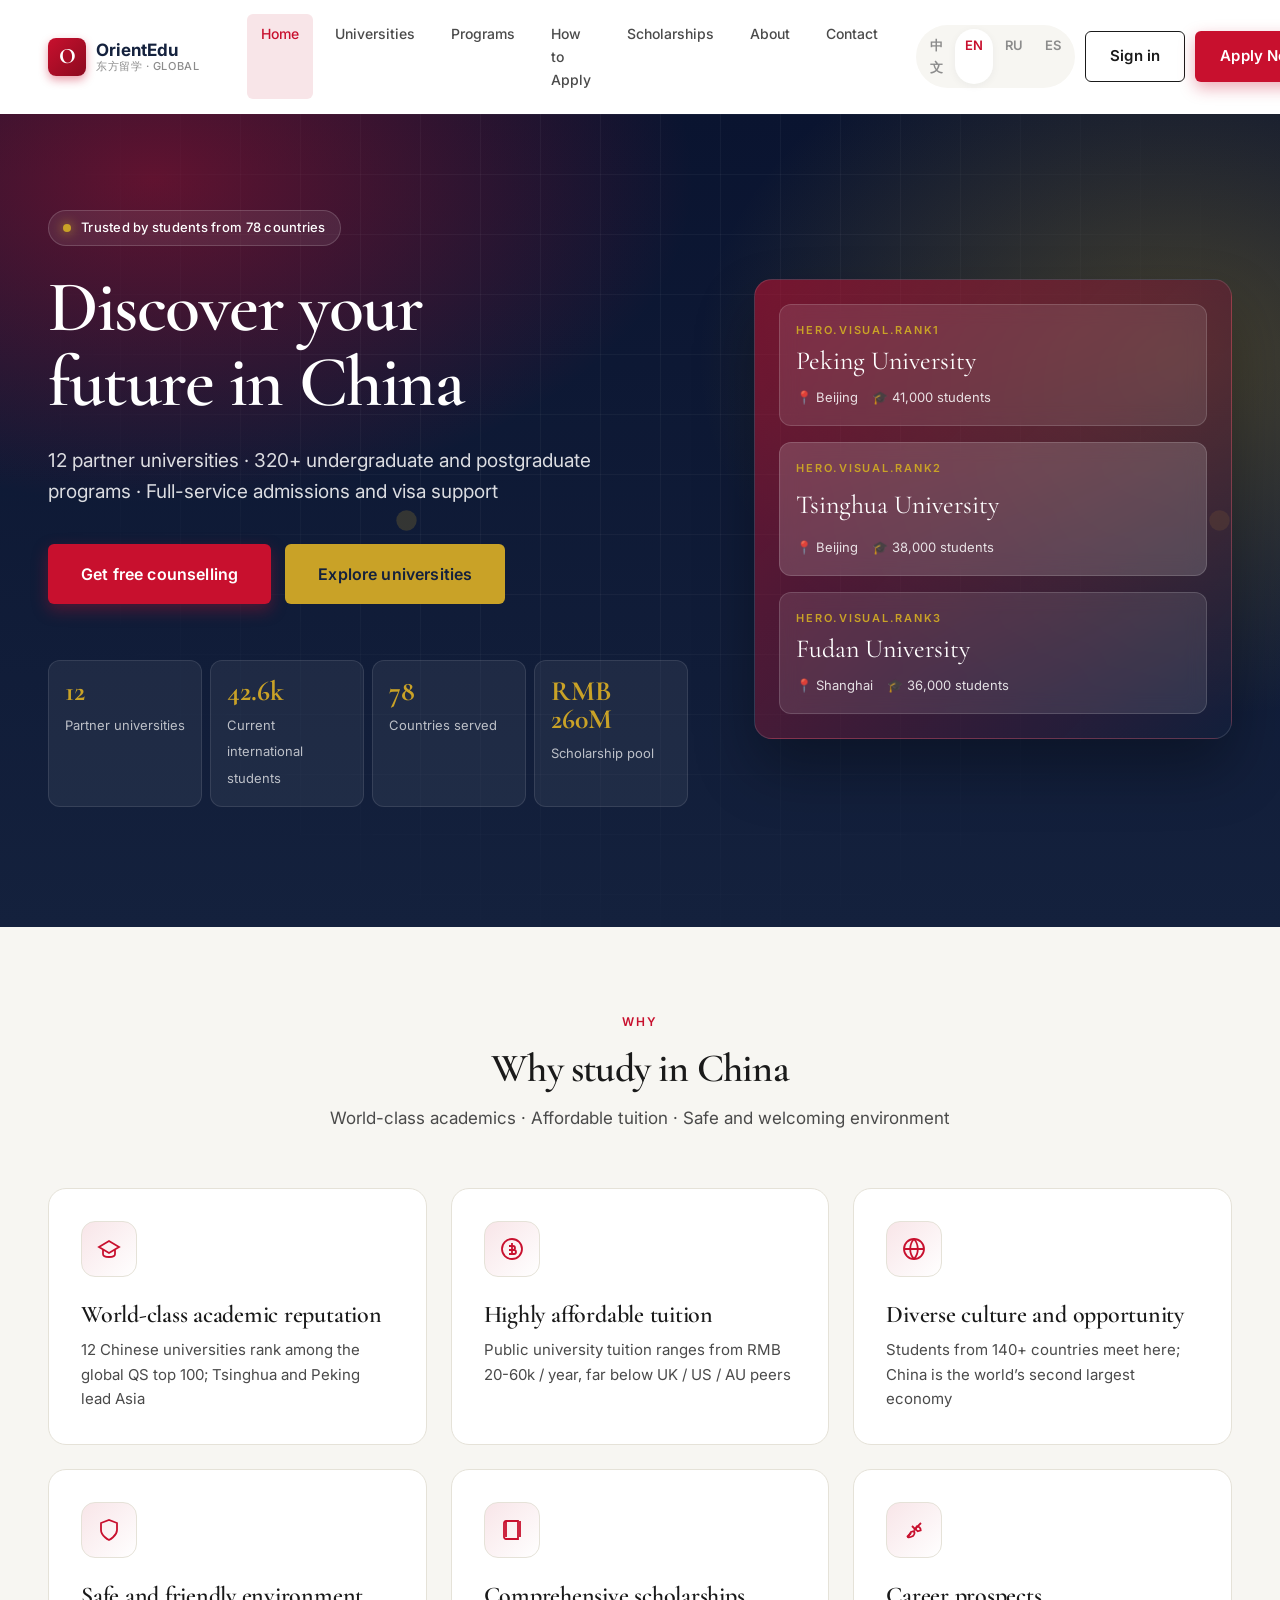
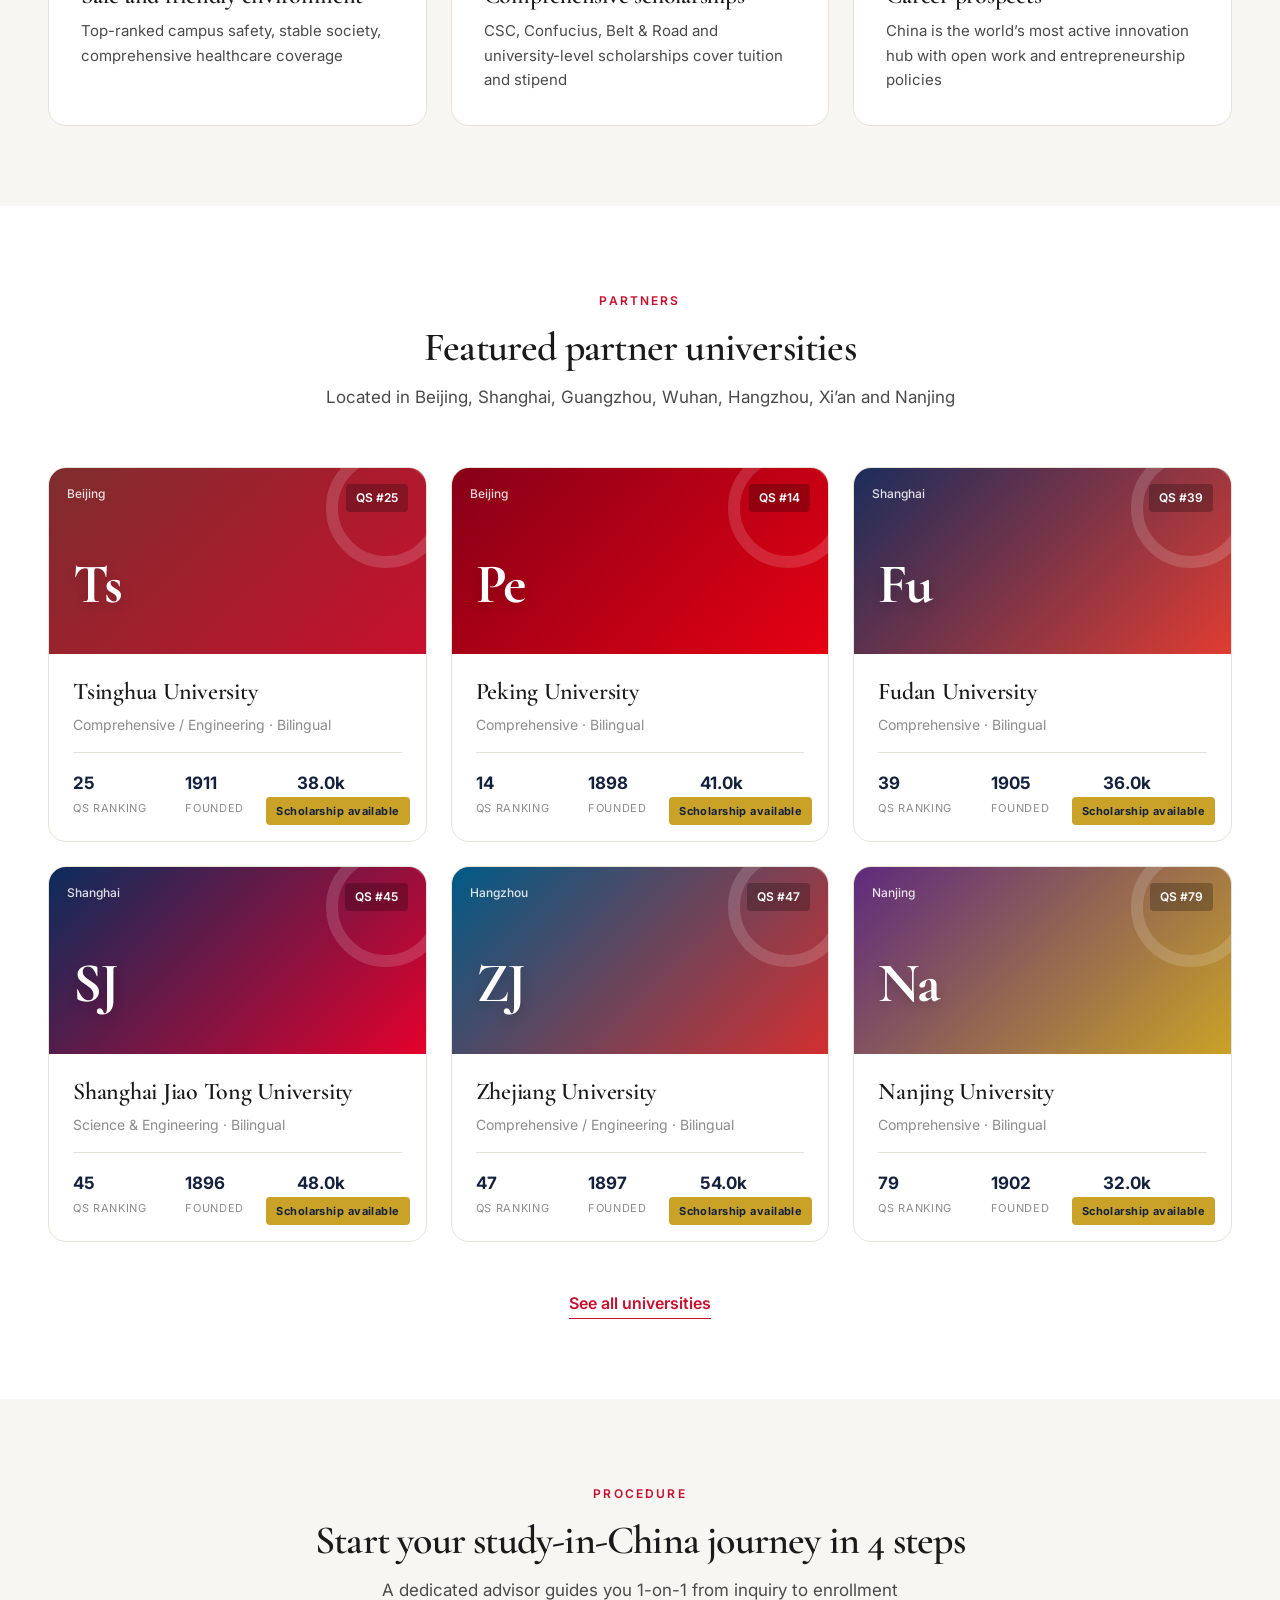
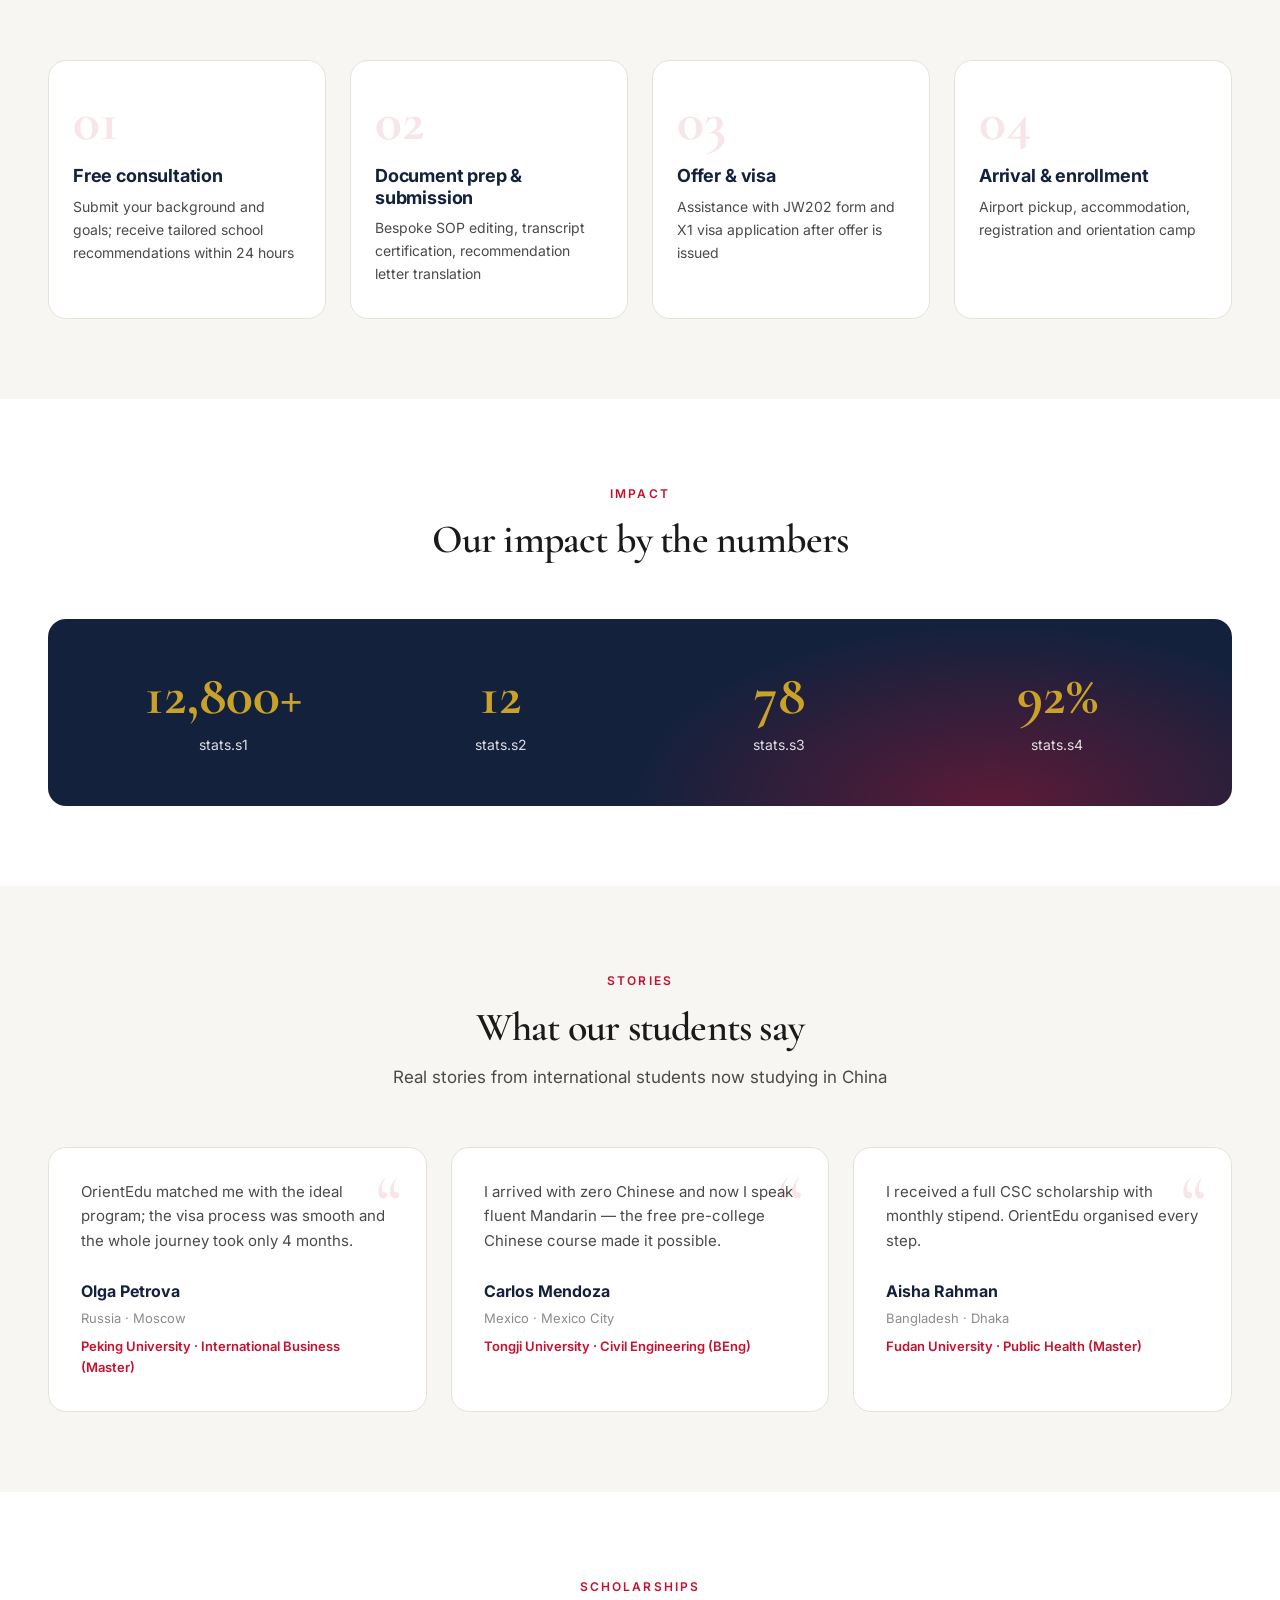
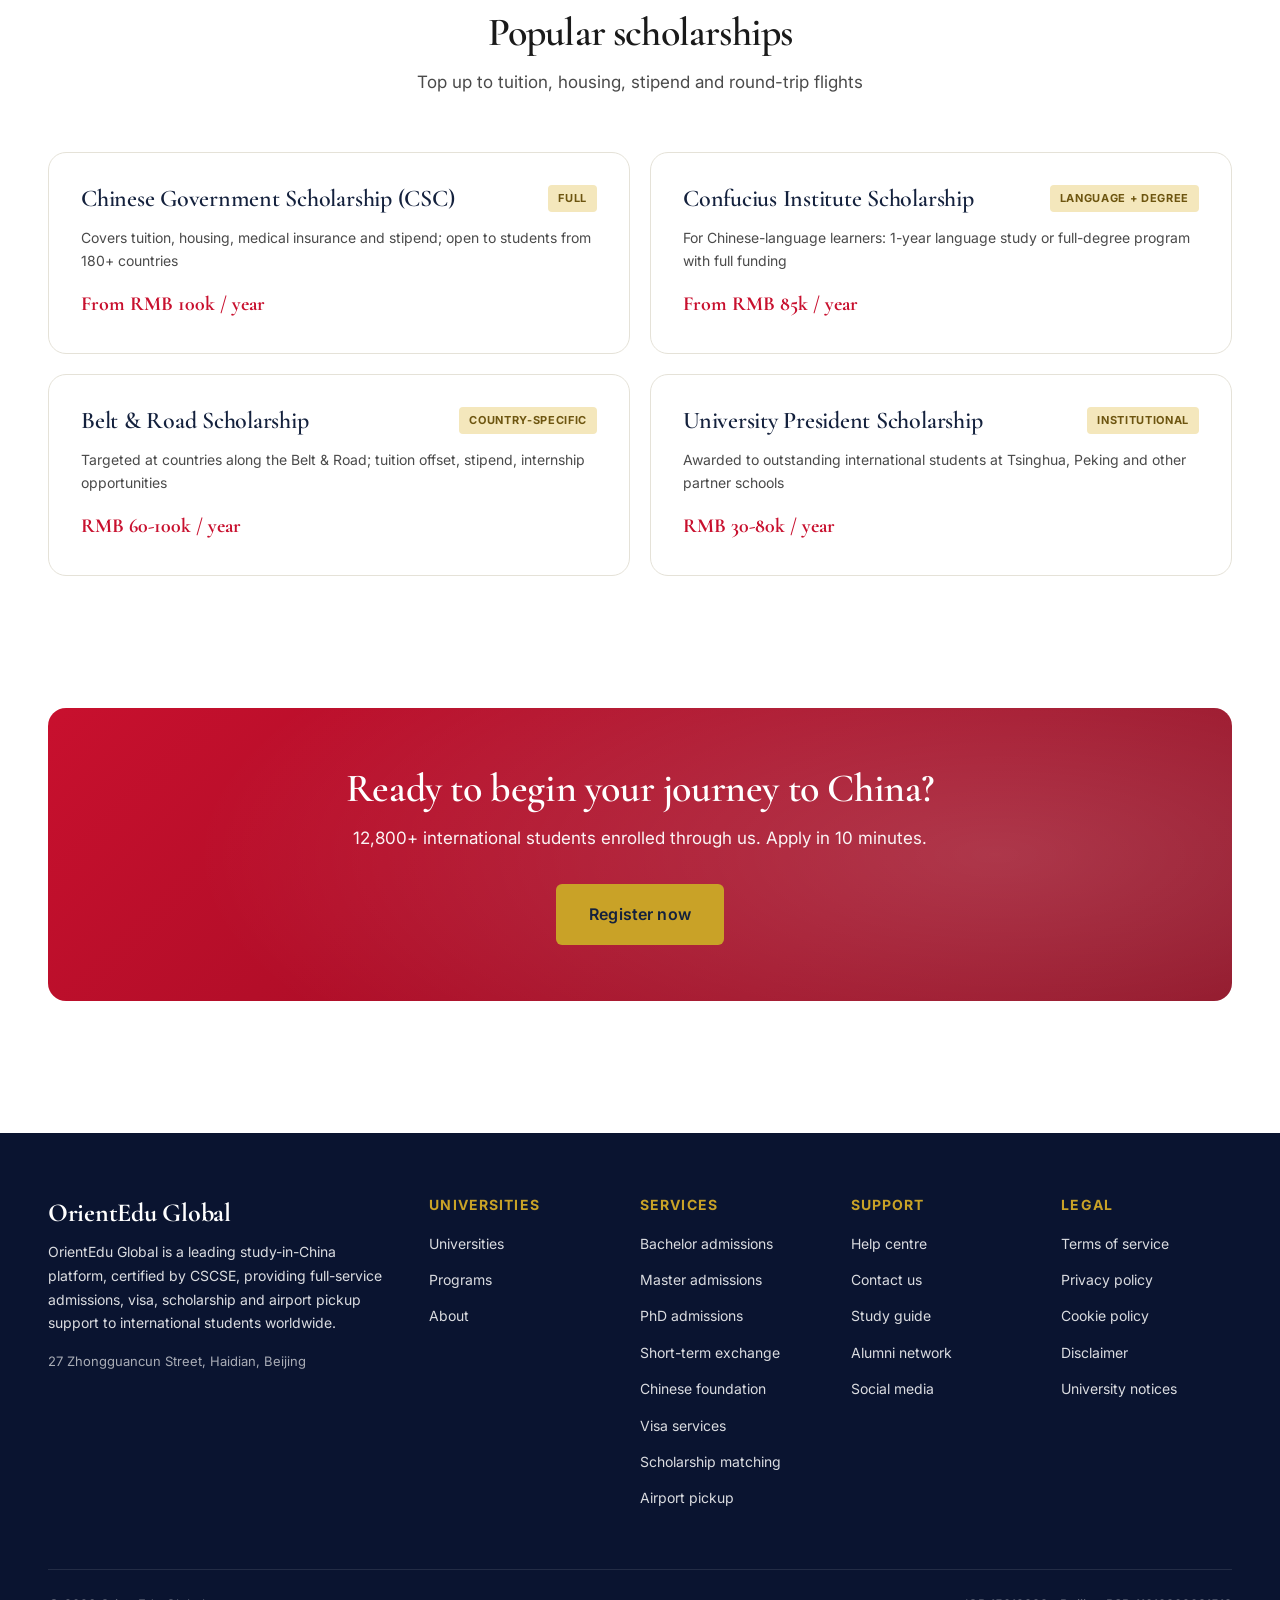
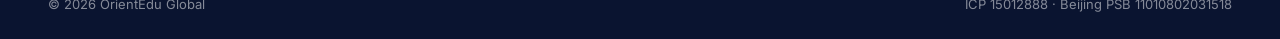
==== index.html @ 73aa9aa1 "Init: OrientEdu Global study-in-China website" ====
<!DOCTYPE html>
<html lang="en">
<head>
  <meta charset="UTF-8" />
  <meta name="viewport" content="width=device-width, initial-scale=1.0" />
  <title>OrientEdu Global — Your gateway to study in China</title>
  <meta name="description" content="A one-stop platform for international students applying to top Chinese universities" />
  <meta name="keywords" content="study in China, Chinese universities, scholarship" />
  <link rel="preconnect" href="https://fonts.googleapis.com" />
  <link rel="preconnect" href="https://fonts.gstatic.com" crossorigin />
  <link href="https://fonts.googleapis.com/css2?family=Inter:wght@400;500;600;700&family=Cormorant+Garamond:wght@500;600;700&display=swap" rel="stylesheet" />
  <link rel="stylesheet" href="assets/css/style.css" />
</head>
<body>
  <!-- ============ NAV ============ -->
  <nav class="oeg-nav">
    <div class="oeg-nav__inner">
      <a href="index.html" class="oeg-nav__logo">
        <span class="oeg-nav__logo-mark">O</span>
        <span class="oeg-nav__logo-text">
          OrientEdu<small>东方留学 · GLOBAL</small>
        </span>
      </a>
      <div class="oeg-nav__links">
        <a href="index.html" class="oeg-nav__link is-current" data-i18n="nav.home">Home</a>
        <a href="universities.html" class="oeg-nav__link" data-i18n="nav.unis">Universities</a>
        <a href="universities.html#programs" class="oeg-nav__link" data-i18n="nav.programs">Programs</a>
        <a href="index.html#how" class="oeg-nav__link" data-i18n="nav.how">How to Apply</a>
        <a href="index.html#scholarships" class="oeg-nav__link" data-i18n="nav.scholarships">Scholarships</a>
        <a href="about.html" class="oeg-nav__link" data-i18n="nav.about">About</a>
        <a href="contact.html" class="oeg-nav__link" data-i18n="nav.contact">Contact</a>
      </div>
      <div class="oeg-nav__actions">
        <div class="lang-switch">
          <a class="lang-switch__btn" href="#" data-lang-switch="zh-CN">中文</a>
          <a class="lang-switch__btn is-active" href="#" data-lang-switch="en">EN</a>
          <a class="lang-switch__btn" href="#" data-lang-switch="ru">RU</a>
          <a class="lang-switch__btn" href="#" data-lang-switch="es">ES</a>
        </div>
        <a class="btn btn--ghost" href="register.html" data-i18n="nav.signin">Sign in</a>
        <a class="btn btn--primary" href="register.html" data-i18n="nav.apply">Apply now</a>
        <button class="oeg-nav__burger" data-burger aria-label="Menu">
          <svg viewBox="0 0 24 24" fill="none" stroke="currentColor" stroke-width="2"><path d="M3 6h18M3 12h18M3 18h18"/></svg>
        </button>
      </div>
    </div>
  </nav>

  <!-- ============ HERO ============ -->
  <header class="hero">
    <div class="hero__bg"></div>
    <div class="container hero__inner">
      <div class="hero__grid">
        <div>
          <span class="hero__eyebrow">
            <span class="pulse"></span>
            <span data-i18n="hero.eyebrow">Trusted by students from 78 countries</span>
          </span>
          <h1 class="hero__title" data-i18n="hero.title">Discover your<br/>future in China</h1>
          <p class="hero__sub" data-i18n="hero.subtitle">12 partner universities · 320+ programs · Full-service admissions</p>
          <div class="hero__ctas">
            <a class="btn btn--primary btn--lg" href="register.html" data-i18n="hero.cta_primary">Get free counselling</a>
            <a class="btn btn--gold btn--lg" href="universities.html" data-i18n="hero.cta_secondary">Explore universities</a>
          </div>
          <div class="hero__meta-grid">
            <div class="hero__meta">
              <strong>12</strong>
              <span data-i18n="hero.meta1">Partner universities</span>
            </div>
            <div class="hero__meta">
              <strong>42.6k</strong>
              <span data-i18n="hero.meta2">Current students</span>
            </div>
            <div class="hero__meta">
              <strong>78</strong>
              <span data-i18n="hero.meta3">Countries</span>
            </div>
            <div class="hero__meta">
              <strong data-i18n="hero.meta4_value">RMB 260M</strong>
              <span data-i18n="hero.meta4">Scholarship pool</span>
            </div>
          </div>
        </div>
        <div class="hero__visual">
          <div class="hero__visual-stack">
            <div class="hero__visual-card">
              <span class="hero__visual-tag" data-i18n="hero.visual.rank1">QS #14</span>
              <span class="hero__visual-name">Peking University</span>
              <div class="hero__visual-meta">
                <span>📍 Beijing</span><span>🎓 41,000 students</span>
              </div>
            </div>
            <div class="hero__visual-card">
              <span class="hero__visual-tag" data-i18n="hero.visual.rank2">QS #25</span>
              <span class="hero__visual-name">Tsinghua University</span>
              <div class="hero__visual-meta">
                <span>📍 Beijing</span><span>🎓 38,000 students</span>
              </div>
            </div>
            <div class="hero__visual-card">
              <span class="hero__visual-tag" data-i18n="hero.visual.rank3">QS #39</span>
              <span class="hero__visual-name">Fudan University</span>
              <div class="hero__visual-meta">
                <span>📍 Shanghai</span><span>🎓 36,000 students</span>
              </div>
            </div>
          </div>
        </div>
      </div>
    </div>
  </header>

  <!-- ============ WHY ============ -->
  <section class="section section--alt">
    <div class="container">
      <div class="section-head">
        <span class="section-head__eyebrow">WHY</span>
        <h2 class="section-head__h" data-i18n="why.title">Why study in China</h2>
        <p class="section-head__sub" data-i18n="why.subtitle">Subtitle</p>
      </div>
      <div class="why-grid" id="why-grid"></div>
    </div>
  </section>

  <!-- ============ FEATURED ============ -->
  <section class="section">
    <div class="container">
      <div class="section-head">
        <span class="section-head__eyebrow">PARTNERS</span>
        <h2 class="section-head__h" data-i18n="featured.title">Featured partner universities</h2>
        <p class="section-head__sub" data-i18n="featured.subtitle">Subtitle</p>
      </div>
      <div class="uni-grid" id="featured-grid"></div>
      <div class="section__footer">
        <a class="link" href="universities.html" data-i18n="featured.all">See all universities →</a>
      </div>
    </div>
  </section>

  <!-- ============ HOW ============ -->
  <section class="section section--alt" id="how">
    <div class="container">
      <div class="section-head">
        <span class="section-head__eyebrow">PROCEDURE</span>
        <h2 class="section-head__h" data-i18n="steps.title">Start in 4 steps</h2>
        <p class="section-head__sub" data-i18n="steps.subtitle">Subtitle</p>
      </div>
      <div class="steps-grid" id="steps-grid"></div>
    </div>
  </section>

  <!-- ============ STATS ============ -->
  <section class="section">
    <div class="container">
      <div class="section-head">
        <span class="section-head__eyebrow">IMPACT</span>
        <h2 class="section-head__h" data-i18n="stats.title">Our impact by the numbers</h2>
      </div>
      <div class="stats">
        <div class="stats__item"><span class="stats__num">12,800+</span><span class="stats__label" data-i18n="stats.s1">Students enrolled</span></div>
        <div class="stats__item"><span class="stats__num">12</span><span class="stats__label" data-i18n="stats.s2">Partner universities</span></div>
        <div class="stats__item"><span class="stats__num">78</span><span class="stats__label" data-i18n="stats.s3">Countries served</span></div>
        <div class="stats__item"><span class="stats__num">92%</span><span class="stats__label" data-i18n="stats.s4">Offer rate</span></div>
      </div>
    </div>
  </section>

  <!-- ============ TESTIMONIALS ============ -->
  <section class="section section--alt">
    <div class="container">
      <div class="section-head">
        <span class="section-head__eyebrow">STORIES</span>
        <h2 class="section-head__h" data-i18n="testimonials.title">What our students say</h2>
        <p class="section-head__sub" data-i18n="testimonials.subtitle">Subtitle</p>
      </div>
      <div class="testi-grid" id="testi-grid"></div>
    </div>
  </section>

  <!-- ============ SCHOLARSHIPS ============ -->
  <section class="section" id="scholarships">
    <div class="container">
      <div class="section-head">
        <span class="section-head__eyebrow">SCHOLARSHIPS</span>
        <h2 class="section-head__h" data-i18n="scholarships.title">Popular scholarships</h2>
        <p class="section-head__sub" data-i18n="scholarships.subtitle">Subtitle</p>
      </div>
      <div class="sch-grid" id="sch-grid"></div>
    </div>
  </section>

  <!-- ============ CTA ============ -->
  <section class="section section--tight">
    <div class="container">
      <div class="cta-strip">
        <h2 class="cta-strip__h" data-i18n="cta.title">Ready to begin your journey to China?</h2>
        <p class="cta-strip__sub" data-i18n="cta.subtitle">12,800+ international students enrolled through us.</p>
        <a class="btn btn--gold btn--lg" href="register.html" data-i18n="cta.button">Register now</a>
      </div>
    </div>
  </section>

  <!-- ============ FOOTER ============ -->
  <footer class="oeg-footer">
    <div class="container">
      <div class="oeg-footer__grid">
        <div class="oeg-footer__brand">
          <h3>OrientEdu Global</h3>
          <p data-i18n="footer.desc">Desc</p>
          <address data-i18n="footer.addr">Address</address>
        </div>
        <div>
          <h4 data-i18n="footer.h_uni">Universities</h4>
          <ul>
            <li><a href="universities.html" data-i18n="nav.unis">Universities</a></li>
            <li><a href="universities.html#programs" data-i18n="nav.programs">Programs</a></li>
            <li><a href="about.html" data-i18n="nav.about">About</a></li>
          </ul>
        </div>
        <div>
          <h4 data-i18n="footer.h_serv">Services</h4>
          <ul id="footer-services"></ul>
        </div>
        <div>
          <h4 data-i18n="footer.h_supp">Support</h4>
          <ul id="footer-support"></ul>
        </div>
        <div>
          <h4 data-i18n="footer.h_legal">Legal</h4>
          <ul id="footer-legal"></ul>
        </div>
      </div>
      <div class="oeg-footer__legal">
        <span data-i18n="footer.copy">© 2026 OrientEdu Global</span>
        <span data-i18n="footer.icp">ICP</span>
      </div>
    </div>
  </footer>

  <!-- ============ SCRIPTS ============ -->
  <script src="assets/js/translations.js"></script>
  <script src="assets/js/universities.js"></script>
  <script src="assets/js/i18n.js"></script>
  <script src="assets/js/main.js"></script>
  <script>
    /* dynamic content — re-renders when language changes */
    function renderHomeDynamic() {
      var locale = window.i18n.getLocale();
      var t = window.i18n.t;

      /* WHY */
      var whyItems = window.i18n.t('why.items') || [];
      var whyEl = document.getElementById('why-grid');
      if (whyEl) {
        var icons = ['grad','money','globe','shield','book','rocket'];
        var iconSvg = {
          'grad':   '<svg viewBox="0 0 24 24" fill="none" stroke="currentColor" stroke-width="1.8"><path d="M22 10L12 4 2 10l10 6 10-6zM6 12v5c0 2 3 3 6 3s6-1 6-3v-5"/></svg>',
          'money':  '<svg viewBox="0 0 24 24" fill="none" stroke="currentColor" stroke-width="1.8"><circle cx="12" cy="12" r="10"/><path d="M12 6v12M9 9h4a2 2 0 010 4H9M9 13h5a2 2 0 010 4H9"/></svg>',
          'globe':  '<svg viewBox="0 0 24 24" fill="none" stroke="currentColor" stroke-width="1.8"><circle cx="12" cy="12" r="10"/><path d="M2 12h20M12 2a15 15 0 010 20M12 2a15 15 0 000 20"/></svg>',
          'shield': '<svg viewBox="0 0 24 24" fill="none" stroke="currentColor" stroke-width="1.8"><path d="M12 22s8-4 8-10V5l-8-3-8 3v7c0 6 8 10 8 10z"/></svg>',
          'book':   '<svg viewBox="0 0 24 24" fill="none" stroke="currentColor" stroke-width="1.8"><path d="M4 19V5a2 2 0 012-2h12v18H6a2 2 0 01-2-2zM6 3v16M20 3v16"/></svg>',
          'rocket': '<svg viewBox="0 0 24 24" fill="none" stroke="currentColor" stroke-width="1.8"><path d="M5 19l4-4M14 12l-4-4M19 5l-7 7"/><path d="M14.7 8.3a4 4 0 014 4l-3 1-2-2 1-3zM9 14l-3 5c1 1 3 0 5-1 1-1 2-3 1-5l-3 1z"/></svg>'
        };
        var h = '';
        for (var i = 0; i < whyItems.length; i++) {
          var it = whyItems[i];
          h += '<div class="why-card">' +
               '  <div class="why-card__ico">' + (iconSvg[it.ico] || iconSvg.grad) + '</div>' +
               '  <h3 class="why-card__title">' + it.t + '</h3>' +
               '  <p class="why-card__desc">' + it.d + '</p>' +
               '</div>';
        }
        whyEl.innerHTML = h;
      }

      /* FEATURED universities */
      var featEl = document.getElementById('featured-grid');
      if (featEl && window.UNIVERSITIES) {
        var list = window.UNIVERSITIES.slice(0, 6);
        var h = '';
        list.forEach(function (u) {
          var name = u.name[locale] || u.name.en;
          var city = u.city[locale] || u.city.en;
          var type = u.type[locale];
          var lang = u.languages[locale];
          var c1 = u.color[0], c2 = u.color[1];
          h +=
            '<a href="detail.html?id=' + u.id + '" class="ucard">' +
            '  <div class="ucard__hero" style="background:linear-gradient(135deg,' + c1 + ',' + c2 + ')">' +
            '    <span class="ucard__rank">QS #' + u.qsRank + '</span>' +
            '    <span class="ucard__city">' + city + '</span>' +
            '    <span class="ucard__logo">' + u.shortName[locale].slice(0,2) + '</span>' +
            '  </div>' +
            '  <div class="ucard__body">' +
            '    <h3 class="ucard__name">' + name + '</h3>' +
            '    <p class="ucard__type">' + type + ' · ' + lang + '</p>' +
            '    <ul class="ucard__stats">' +
            '      <li><span>' + u.qsRank + '</span><em>' + t('detail.ranking') + '</em></li>' +
            '      <li><span>' + u.founded + '</span><em>' + t('detail.founded') + '</em></li>' +
            '      <li><span>' + (u.students/1000).toFixed(1) + 'k</span><em>' + t('detail.students') + '</em></li>' +
            '    </ul>' +
            (u.scholarship ? '<span class="ucard__badge">' + t('detail.scholarship_kw') + '</span>' : '') +
            '  </div>' +
            '</a>';
        });
        featEl.innerHTML = h;
      }

      /* STEPS */
      var stepItems = window.i18n.t('steps.items') || [];
      var stepEl = document.getElementById('steps-grid');
      if (stepEl) {
        var sh = '';
        stepItems.forEach(function (it) {
          sh += '<div class="step"><span class="step__n">' + it.n + '</span><h3 class="step__title">' + it.t + '</h3><p class="step__desc">' + it.d + '</p></div>';
        });
        stepEl.innerHTML = sh;
      }

      /* TESTIMONIALS */
      var testiItems = window.i18n.t('testimonials.items') || [];
      var testiEl = document.getElementById('testi-grid');
      if (testiEl) {
        var th = '';
        testiItems.forEach(function (it) {
          th += '<div class="testi"><p class="testi__body">' + it.body + '</p>' +
               '<div class="testi__name">' + it.name + '</div>' +
               '<div class="testi__meta">' + it.country + '</div>' +
               '<div class="testi__prog">' + it.prog + '</div></div>';
        });
        testiEl.innerHTML = th;
      }

      /* SCHOLARSHIPS */
      var schItems = window.i18n.t('scholarships.items') || [];
      var schEl = document.getElementById('sch-grid');
      if (schEl) {
        var ch = '';
        schItems.forEach(function (it) {
          ch += '<div class="sch"><div class="sch__head"><h3 class="sch__title">' + it.t + '</h3><span class="sch__tag">' + it.tag + '</span></div>' +
                '<p class="sch__desc">' + it.d + '</p>' +
                '<span class="sch__value">' + it.value + '</span></div>';
        });
        schEl.innerHTML = ch;
      }

      /* FOOTER lists */
      function fillFooterList(id, key) {
        var arr = window.i18n.t(key) || [];
        var el = document.getElementById(id);
        if (!el) return;
        el.innerHTML = '';
        arr.forEach(function (item) {
          var li = document.createElement('li');
          li.innerHTML = '<a href="#">' + item + '</a>';
          el.appendChild(li);
        });
      }
      fillFooterList('footer-services', 'footer.serv');
      fillFooterList('footer-support',  'footer.supp');
      fillFooterList('footer-legal',    'footer.leg');
    }
    window.i18n.onLocaleChange(renderHomeDynamic);
    window.addEventListener('load', renderHomeDynamic);
  </script>
</body>
</html>
---- assets/css/style.css ----
/* =====================================================================
 * OrientEdu Global · style.css
 * Premium academic brand: maroon + gold + navy
 * Responsive single-CSS file (no preprocessor)
 * ===================================================================== */

/* ---------- Design tokens ---------- */
:root {
  --maroon: #C8102E;
  --maroon-dark: #8C0A1F;
  --maroon-light: #F8E5E8;
  --gold: #C9A227;
  --gold-soft: #F4E7BC;
  --navy: #14213D;
  --navy-dark: #0A1430;
  --ink: #1A1A1A;
  --ink-2: #4A4A4A;
  --ink-3: #8C8C8C;
  --bg: #FFFFFF;
  --bg-2: #F7F6F2;
  --bg-3: #EFEDE6;
  --line: #E5E2D8;

  --shadow-sm: 0 2px 8px rgba(20, 33, 61, 0.05);
  --shadow-md: 0 8px 24px rgba(20, 33, 61, 0.08);
  --shadow-lg: 0 18px 48px rgba(20, 33, 61, 0.12);

  --radius-sm: 6px;
  --radius-md: 12px;
  --radius-lg: 18px;

  --container-w: 1240px;
  --pad-y: 80px;

  --font-sans: 'Inter', 'Helvetica Neue', 'PingFang SC', 'Microsoft YaHei', 'Hiragino Sans GB', Arial, sans-serif;
  --font-display: 'Cormorant Garamond', 'Times New Roman', 'Noto Serif SC', Georgia, serif;
  --font-cyrillic: 'Inter', 'Helvetica Neue', Arial, sans-serif;
}

/* ---------- Reset & base ---------- */
*, *::before, *::after { box-sizing: border-box; }
html { scroll-behavior: smooth; -webkit-font-smoothing: antialiased; }
body {
  margin: 0;
  font-family: var(--font-sans);
  color: var(--ink);
  background: var(--bg);
  line-height: 1.65;
  font-size: 16px;
  /* Cyrillic visual handling */
  font-feature-settings: 'kern' on, 'liga' on;
}
img, svg { max-width: 100%; display: block; }
a { color: inherit; text-decoration: none; }
button { font-family: inherit; cursor: pointer; border: 0; background: transparent; }
ul, ol { margin: 0; padding: 0; list-style: none; }
h1, h2, h3, h4 { margin: 0; font-weight: 700; line-height: 1.2; letter-spacing: -0.01em; }
p { margin: 0 0 1em; }
em { font-style: normal; }

/* ---------- Layout ---------- */
.container {
  width: 100%;
  max-width: var(--container-w);
  margin: 0 auto;
  padding: 0 28px;
}

.section { padding: var(--pad-y) 0; }
.section--tight { padding: calc(var(--pad-y) * 0.65) 0; }
.section--alt { background: var(--bg-2); }

.section-head { text-align: center; max-width: 720px; margin: 0 auto 56px; }
.section-head__eyebrow {
  display: inline-block;
  font-size: 12px;
  font-weight: 600;
  letter-spacing: 0.18em;
  text-transform: uppercase;
  color: var(--maroon);
  margin-bottom: 12px;
}
.section-head__h { font-family: var(--font-display); font-size: 40px; font-weight: 600; letter-spacing: -0.02em; }
.section-head__sub { color: var(--ink-2); margin-top: 12px; font-size: 17px; }

/* ---------- Buttons ---------- */
.btn {
  display: inline-flex;
  align-items: center;
  justify-content: center;
  gap: 8px;
  padding: 12px 24px;
  border-radius: var(--radius-sm);
  font-size: 15px;
  font-weight: 600;
  letter-spacing: 0.01em;
  transition: transform .15s, box-shadow .15s, background .15s, color .15s;
  border: 1px solid transparent;
  white-space: nowrap;
}
.btn--primary {
  background: var(--maroon);
  color: #fff;
  box-shadow: 0 6px 16px rgba(200, 16, 46, 0.35);
}
.btn--primary:hover { background: var(--maroon-dark); transform: translateY(-1px); box-shadow: 0 10px 22px rgba(200, 16, 46, 0.4); }
.btn--gold { background: var(--gold); color: var(--navy); }
.btn--gold:hover { background: #B8931F; color: var(--navy); }
.btn--ghost { background: transparent; color: var(--ink); border-color: var(--ink); }
.btn--ghost:hover { background: var(--ink); color: #fff; }
.btn--navy { background: var(--navy); color: #fff; }
.btn--navy:hover { background: var(--navy-dark); }
.btn--lg { padding: 16px 32px; font-size: 16px; }

.link {
  color: var(--maroon);
  font-weight: 600;
  display: inline-flex;
  align-items: center;
  gap: 6px;
  border-bottom: 1px solid currentColor;
  padding-bottom: 2px;
  transition: gap .15s;
}
.link:hover { gap: 12px; color: var(--maroon-dark); }

/* ---------- Navigation ---------- */
.oeg-nav {
  position: sticky;
  top: 0;
  z-index: 50;
  background: rgba(255, 255, 255, 0.92);
  backdrop-filter: saturate(160%) blur(10px);
  transition: box-shadow .15s, border-color .15s;
  border-bottom: 1px solid transparent;
}
.oeg-nav.is-scrolled {
  border-bottom-color: var(--line);
  box-shadow: var(--shadow-sm);
}
.oeg-nav__inner {
  max-width: var(--container-w);
  margin: 0 auto;
  padding: 14px 28px;
  display: flex;
  align-items: center;
  gap: 24px;
}
.oeg-nav__logo { display: flex; align-items: center; gap: 10px; flex-shrink: 0; }
.oeg-nav__logo-mark {
  width: 38px; height: 38px;
  background: linear-gradient(135deg, var(--maroon), var(--maroon-dark));
  border-radius: 8px;
  display: grid; place-items: center;
  color: #fff;
  font-family: var(--font-display);
  font-size: 22px;
  font-weight: 700;
  box-shadow: 0 4px 10px rgba(200, 16, 46, 0.4);
}
.oeg-nav__logo-text { font-weight: 700; font-size: 17px; line-height: 1; color: var(--navy); }
.oeg-nav__logo-text small { display: block; font-size: 11px; color: var(--ink-3); font-weight: 500; margin-top: 2px; letter-spacing: 0.05em; }

.oeg-nav__links { display: flex; gap: 8px; margin-left: 24px; flex: 1; }
.oeg-nav__link {
  padding: 8px 14px;
  border-radius: var(--radius-sm);
  font-size: 14px;
  font-weight: 500;
  color: var(--ink-2);
  transition: color .15s, background .15s;
}
.oeg-nav__link:hover, .oeg-nav__link.is-current { color: var(--maroon); background: var(--maroon-light); }

.oeg-nav__actions { display: flex; align-items: center; gap: 10px; }

/* language switcher */
.lang-switch { display: flex; gap: 2px; padding: 4px; background: var(--bg-2); border-radius: 999px; }
.lang-switch__btn {
  padding: 6px 10px;
  font-size: 13px;
  font-weight: 600;
  border-radius: 999px;
  color: var(--ink-3);
  transition: background .15s, color .15s;
}
.lang-switch__btn.is-active { background: #fff; color: var(--maroon); box-shadow: var(--shadow-sm); }
.lang-switch__btn:hover:not(.is-active) { color: var(--ink); }

.oeg-nav__burger {
  display: none;
  padding: 8px;
  border-radius: var(--radius-sm);
}
.oeg-nav__burger svg { width: 22px; height: 22px; }

/* ---------- Hero ---------- */
.hero {
  position: relative;
  background: var(--navy);
  color: #fff;
  overflow: hidden;
  padding: 96px 0 120px;
}
.hero__bg {
  position: absolute; inset: 0;
  background:
    radial-gradient(900px 540px at 12% 8%, rgba(200, 16, 46, 0.45) 0%, transparent 60%),
    radial-gradient(800px 600px at 92% 30%, rgba(201, 162, 39, 0.3) 0%, transparent 60%),
    linear-gradient(180deg, #0A1430 0%, #14213D 100%);
  z-index: 0;
}
.hero__bg::before {
  content: '';
  position: absolute; inset: 0;
  background-image: linear-gradient(rgba(255,255,255,0.04) 1px, transparent 1px),
                    linear-gradient(90deg, rgba(255,255,255,0.04) 1px, transparent 1px);
  background-size: 60px 60px;
  mask-image: radial-gradient(circle at 50% 30%, #000 30%, transparent 75%);
}
.hero__bg::after {
  content: '';
  position: absolute; inset: 0;
  background: url("data:image/svg+xml;utf8,<svg xmlns='http://www.w3.org/2000/svg' viewBox='0 0 80 80'><circle cx='40' cy='40' r='1' fill='%23C9A227' opacity='0.5'/></svg>") repeat;
  opacity: 0.4;
}
.hero__inner { position: relative; z-index: 1; }
.hero__grid {
  display: grid;
  grid-template-columns: 1.15fr 0.85fr;
  gap: 60px;
  align-items: center;
}
.hero__eyebrow {
  display: inline-flex;
  align-items: center;
  gap: 10px;
  padding: 6px 14px;
  border-radius: 999px;
  background: rgba(255, 255, 255, 0.08);
  border: 1px solid rgba(255, 255, 255, 0.16);
  font-size: 13px;
  font-weight: 500;
  color: #fff;
  letter-spacing: 0.02em;
  margin-bottom: 24px;
}
.hero__eyebrow .pulse {
  width: 8px; height: 8px; border-radius: 50%; background: var(--gold);
  box-shadow: 0 0 12px var(--gold);
}
.hero__title {
  font-family: var(--font-display);
  font-size: 72px;
  line-height: 1.05;
  font-weight: 600;
  letter-spacing: -0.02em;
  margin: 0 0 24px;
}
.hero__title em { color: var(--gold); font-style: normal; }
.hero__sub {
  color: rgba(255, 255, 255, 0.85);
  font-size: 19px;
  line-height: 1.65;
  margin: 0 0 36px;
  max-width: 600px;
}
.hero__ctas { display: flex; gap: 14px; flex-wrap: wrap; }
.hero__meta-grid {
  display: grid;
  grid-template-columns: repeat(4, 1fr);
  gap: 8px;
  margin-top: 56px;
  max-width: 640px;
}
.hero__meta {
  background: rgba(255, 255, 255, 0.06);
  border: 1px solid rgba(255, 255, 255, 0.1);
  border-radius: var(--radius-md);
  padding: 16px;
}
.hero__meta strong {
  display: block;
  font-family: var(--font-display);
  font-size: 28px;
  color: var(--gold);
  line-height: 1;
  margin-bottom: 6px;
  font-weight: 700;
}
.hero__meta span { font-size: 13px; color: rgba(255, 255, 255, 0.7); }

/* Hero decoration right */
.hero__visual {
  position: relative;
  border-radius: var(--radius-lg);
  overflow: hidden;
  background: linear-gradient(135deg, rgba(200,16,46,0.55), rgba(20,33,61,0.45));
  padding: 24px;
  box-shadow: 0 30px 60px rgba(0, 0, 0, 0.3);
  border: 1px solid rgba(255,255,255,0.12);
  height: 460px;
}
.hero__visual-stack {
  display: flex; flex-direction: column;
  gap: 16px;
  height: 100%;
}
.hero__visual-card {
  flex: 1;
  background: rgba(255, 255, 255, 0.1);
  border: 1px solid rgba(255, 255, 255, 0.15);
  border-radius: var(--radius-md);
  padding: 16px;
  display: flex; flex-direction: column;
  justify-content: space-between;
  backdrop-filter: blur(10px);
}
.hero__visual-card:nth-child(2) { flex: 1.5; background: rgba(255, 255, 255, 0.16); }
.hero__visual-tag {
  font-size: 11px; color: var(--gold);
  text-transform: uppercase; letter-spacing: 0.16em; font-weight: 600;
}
.hero__visual-name {
  font-family: var(--font-display);
  font-size: 26px; line-height: 1.1; margin: 8px 0 0;
}
.hero__visual-meta {
  margin-top: 12px;
  display: flex; gap: 14px;
  font-size: 13px;
  color: rgba(255, 255, 255, 0.85);
}
.hero__visual-meta span { display: flex; align-items: center; gap: 4px; }

/* ---------- Why choose ---------- */
.why-grid {
  display: grid;
  grid-template-columns: repeat(3, 1fr);
  gap: 24px;
  margin-top: 32px;
}
.why-card {
  background: #fff;
  border: 1px solid var(--line);
  border-radius: var(--radius-lg);
  padding: 32px;
  transition: transform .2s, box-shadow .2s, border-color .2s;
}
.why-card:hover {
  transform: translateY(-4px);
  border-color: var(--maroon);
  box-shadow: var(--shadow-md);
}
.why-card__ico {
  width: 56px; height: 56px;
  background: linear-gradient(135deg, var(--maroon-light), #fff);
  border: 1px solid var(--line);
  border-radius: 14px;
  display: grid; place-items: center;
  margin-bottom: 24px;
  color: var(--maroon);
}
.why-card__ico svg { width: 24px; height: 24px; }
.why-card__title {
  font-family: var(--font-display);
  font-size: 24px; font-weight: 600; margin: 0 0 8px;
}
.why-card__desc {
  font-size: 15px; color: var(--ink-2); line-height: 1.65; margin: 0;
}

/* ---------- Featured universities cards ---------- */
.uni-grid {
  display: grid;
  grid-template-columns: repeat(3, 1fr);
  gap: 24px;
}
.ucard {
  background: #fff;
  border-radius: var(--radius-lg);
  overflow: hidden;
  border: 1px solid var(--line);
  transition: transform .2s, box-shadow .2s;
  position: relative;
  display: block;
}
.ucard:hover { transform: translateY(-6px); box-shadow: var(--shadow-lg); border-color: transparent; }
.ucard__hero {
  position: relative;
  padding: 32px 24px 24px;
  color: #fff;
  min-height: 180px;
  overflow: hidden;
}
.ucard__hero::after {
  content: '';
  position: absolute; right: -20px; top: -20px;
  width: 120px; height: 120px;
  border: 12px solid rgba(255,255,255,0.15);
  border-radius: 50%;
}
.ucard__rank {
  position: absolute; top: 16px; right: 18px;
  font-size: 12px;
  background: rgba(0,0,0,0.25);
  padding: 4px 10px;
  border-radius: 4px;
  font-weight: 600;
  z-index: 1;
}
.ucard__city {
  position: absolute; top: 16px; left: 18px;
  font-size: 12px;
  color: rgba(255,255,255,0.85);
  z-index: 1;
  font-weight: 500;
}
.ucard__logo {
  font-family: var(--font-display);
  font-size: 56px;
  font-weight: 700;
  letter-spacing: -0.04em;
  display: block;
  margin-top: 38px;
  text-shadow: 0 4px 12px rgba(0,0,0,0.2);
}
.ucard__body { padding: 24px; }
.ucard__name {
  font-family: var(--font-display);
  font-size: 24px;
  font-weight: 600;
  margin: 0 0 6px;
  line-height: 1.2;
}
.ucard__type { color: var(--ink-3); font-size: 14px; margin: 0 0 16px; }
.ucard__stats {
  display: grid; grid-template-columns: repeat(3, 1fr);
  gap: 8px;
  border-top: 1px solid var(--line);
  padding-top: 16px;
}
.ucard__stats li {
  display: flex; flex-direction: column;
  align-items: flex-start;
}
.ucard__stats li span { font-weight: 700; font-size: 17px; color: var(--navy); }
.ucard__stats li em { font-size: 11px; color: var(--ink-3); text-transform: uppercase; letter-spacing: 0.06em; margin-top: 2px; }
.ucard__badge {
  position: absolute; right: 16px; bottom: 16px;
  background: var(--gold);
  color: var(--navy);
  padding: 5px 10px;
  font-size: 11px;
  font-weight: 700;
  border-radius: 4px;
  letter-spacing: 0.04em;
}

.section__footer { text-align: center; margin-top: 48px; }

/* ---------- Steps ---------- */
.steps-grid {
  display: grid;
  grid-template-columns: repeat(4, 1fr);
  gap: 24px;
  counter-reset: step;
}
.step {
  background: #fff;
  border-radius: var(--radius-lg);
  padding: 32px 24px;
  border: 1px solid var(--line);
  position: relative;
  overflow: hidden;
}
.step__n {
  font-family: var(--font-display);
  font-size: 56px;
  font-weight: 700;
  color: var(--maroon-light);
  line-height: 1;
  margin-bottom: 16px;
  display: block;
}
.step__title { font-size: 18px; font-weight: 700; margin: 0 0 8px; color: var(--navy); }
.step__desc { font-size: 14px; color: var(--ink-2); margin: 0; line-height: 1.65; }

/* ---------- Stats strip ---------- */
.stats {
  display: grid;
  grid-template-columns: repeat(4, 1fr);
  gap: 24px;
  padding: 48px;
  background: var(--navy);
  color: #fff;
  border-radius: var(--radius-lg);
  position: relative;
  overflow: hidden;
}
.stats::before {
  content: '';
  position: absolute; inset: 0;
  background: radial-gradient(600px 300px at 80% 100%, rgba(200,16,46,0.4), transparent 60%);
}
.stats__item { position: relative; text-align: center; }
.stats__num {
  font-family: var(--font-display);
  font-size: 56px;
  font-weight: 700;
  color: var(--gold);
  line-height: 1;
  margin-bottom: 8px;
  display: block;
}
.stats__label { font-size: 14px; color: rgba(255,255,255,0.85); }

/* ---------- Testimonials ---------- */
.testi-grid {
  display: grid;
  grid-template-columns: repeat(3, 1fr);
  gap: 24px;
}
.testi {
  background: #fff;
  border: 1px solid var(--line);
  border-radius: var(--radius-lg);
  padding: 32px;
  position: relative;
}
.testi::before {
  content: '“';
  position: absolute;
  top: 16px; right: 24px;
  font-family: var(--font-display);
  font-size: 80px;
  color: var(--maroon-light);
  line-height: 1;
}
.testi__body { font-size: 15px; color: var(--ink-2); line-height: 1.65; margin-bottom: 24px; position: relative; z-index: 1; }
.testi__name { font-weight: 700; color: var(--navy); }
.testi__meta { font-size: 13px; color: var(--ink-3); margin-top: 4px; }
.testi__prog { font-size: 13px; color: var(--maroon); margin-top: 6px; font-weight: 600; }

/* ---------- Scholarships ---------- */
.sch-grid {
  display: grid;
  grid-template-columns: repeat(2, 1fr);
  gap: 20px;
}
.sch {
  background: #fff;
  border: 1px solid var(--line);
  border-radius: var(--radius-lg);
  padding: 32px;
  display: flex;
  flex-direction: column;
  gap: 12px;
  position: relative;
}
.sch__head { display: flex; justify-content: space-between; align-items: flex-start; gap: 12px; }
.sch__title {
  font-family: var(--font-display);
  font-size: 24px;
  color: var(--navy);
  font-weight: 600;
  margin: 0;
}
.sch__tag {
  font-size: 11px;
  background: var(--gold-soft);
  color: #6D5510;
  padding: 4px 10px;
  border-radius: 4px;
  font-weight: 700;
  white-space: nowrap;
  text-transform: uppercase;
  letter-spacing: 0.06em;
}
.sch__desc { color: var(--ink-2); font-size: 14px; margin: 0; }
.sch__value {
  font-family: var(--font-display);
  font-size: 20px;
  color: var(--maroon);
  font-weight: 700;
  margin-top: 4px;
}

/* ---------- CTA strip ---------- */
.cta-strip {
  background: linear-gradient(135deg, var(--maroon), var(--maroon-dark));
  color: #fff;
  border-radius: var(--radius-lg);
  padding: 56px;
  text-align: center;
  position: relative;
  overflow: hidden;
}
.cta-strip::before {
  content: '';
  position: absolute; inset: 0;
  background: radial-gradient(800px 300px at 80% 50%, rgba(255,255,255,0.18), transparent);
}
.cta-strip__h { font-family: var(--font-display); font-size: 40px; margin: 0 0 12px; font-weight: 600; }
.cta-strip__sub { font-size: 17px; margin: 0 0 32px; opacity: 0.95; }
.cta-strip > * { position: relative; }

/* ---------- Footer ---------- */
.oeg-footer {
  background: var(--navy-dark);
  color: rgba(255, 255, 255, 0.85);
  padding: 64px 0 24px;
  margin-top: var(--pad-y);
}
.oeg-footer__grid {
  display: grid;
  grid-template-columns: 2fr 1fr 1fr 1fr 1fr;
  gap: 40px;
  margin-bottom: 48px;
}
.oeg-footer__brand h3 {
  font-family: var(--font-display);
  font-size: 26px;
  color: #fff;
  margin: 0 0 4px;
}
.oeg-footer__brand p { font-size: 14px; line-height: 1.7; margin: 12px 0; max-width: 360px; }
.oeg-footer__brand address { font-style: normal; font-size: 13px; color: rgba(255, 255, 255, 0.65); margin-top: 16px; }
.oeg-footer h4 { color: var(--gold); font-size: 14px; text-transform: uppercase; letter-spacing: 0.08em; margin: 0 0 16px; }
.oeg-footer ul li { margin-bottom: 10px; }
.oeg-footer ul li a { font-size: 14px; color: rgba(255, 255, 255, 0.85); transition: color .15s; }
.oeg-footer ul li a:hover { color: var(--gold); }
.oeg-footer__legal {
  border-top: 1px solid rgba(255,255,255,0.1);
  padding-top: 24px;
  font-size: 13px;
  color: rgba(255, 255, 255, 0.5);
  display: flex; justify-content: space-between; flex-wrap: wrap; gap: 12px;
}

/* ---------- Page hero (non-home) ---------- */
.page-hero {
  background: linear-gradient(135deg, var(--navy-dark), var(--navy));
  color: #fff;
  padding: 96px 0 64px;
  position: relative;
  overflow: hidden;
}
.page-hero::before {
  content: '';
  position: absolute; inset: 0;
  background: radial-gradient(circle at 80% 20%, rgba(200,16,46,0.4), transparent 60%),
              radial-gradient(circle at 20% 80%, rgba(201,162,39,0.2), transparent 60%);
}
.page-hero > * { position: relative; z-index: 1; }
.page-hero__eyebrow {
  display: inline-block; font-size: 12px;
  letter-spacing: 0.18em; text-transform: uppercase; color: var(--gold);
  margin-bottom: 16px; font-weight: 600;
}
.page-hero__h {
  font-family: var(--font-display);
  font-size: 48px;
  font-weight: 600; line-height: 1.15;
  margin: 0 0 12px;
}
.page-hero__sub {
  font-size: 18px;
  color: rgba(255,255,255,0.85);
  max-width: 600px;
  margin: 0;
}

/* breadcrumb */
.breadcrumb {
  display: flex;
  gap: 8px;
  font-size: 13px;
  color: var(--ink-3);
  margin: 32px 0 24px;
}
.breadcrumb a { color: var(--maroon); }
.breadcrumb strong { color: var(--ink); font-weight: 500; }

/* ---------- Filter bar (universities list) ---------- */
.filters {
  background: #fff;
  border: 1px solid var(--line);
  border-radius: var(--radius-lg);
  padding: 20px 24px;
  display: flex;
  flex-wrap: wrap;
  gap: 14px;
  align-items: center;
  margin-bottom: 32px;
  box-shadow: var(--shadow-sm);
}
.filters input[type=search],
.filters select {
  height: 44px;
  border: 1px solid var(--line);
  border-radius: var(--radius-sm);
  padding: 0 14px;
  font-size: 14px;
  background: #fff;
  color: var(--ink);
  font-family: inherit;
  transition: border-color .15s, box-shadow .15s;
}
.filters input[type=search] {
  flex: 1;
  min-width: 240px;
  background-image: url("data:image/svg+xml;utf8,<svg xmlns='http://www.w3.org/2000/svg' fill='%238C8C8C' viewBox='0 0 24 24'><path d='M10 18a7.95 7.95 0 0 0 4.9-1.69l4.4 4.4 1.42-1.42-4.4-4.4A8 8 0 1 0 10 18zm0-14a6 6 0 1 1 0 12 6 6 0 0 1 0-12z'/></svg>");
  background-repeat: no-repeat;
  background-position: right 14px center;
  background-size: 18px;
  padding-right: 40px;
}
.filters select { min-width: 140px; }
.filters input:focus, .filters select:focus { outline: none; border-color: var(--maroon); box-shadow: 0 0 0 3px rgba(200,16,46,0.1); }
.filters__count {
  margin-left: auto;
  font-size: 13px;
  color: var(--ink-3);
}

.empty-state {
  text-align: center;
  padding: 80px 24px;
  color: var(--ink-3);
  display: none;
}

/* ---------- University detail ---------- */
.uni-hero {
  position: relative;
  padding: 120px 0 80px;
  color: #fff;
  overflow: hidden;
}
.uni-hero__bg { position: absolute; inset: 0; }
.uni-hero__bg::before {
  content: '';
  position: absolute; inset: 0;
  background: linear-gradient(180deg, rgba(0,0,0,0.2), rgba(0,0,0,0.5));
}
.uni-hero__inner { position: relative; z-index: 1; }
.uni-hero__top {
  display: flex; align-items: center; gap: 12px;
  margin-bottom: 16px;
  font-size: 14px;
  color: rgba(255, 255, 255, 0.9);
}
.uni-hero__qs {
  background: rgba(255,255,255,0.18);
  padding: 4px 10px;
  border-radius: 999px;
  font-weight: 600;
}
.uni-hero__title {
  font-family: var(--font-display);
  font-size: 56px;
  font-weight: 700;
  line-height: 1.05;
  margin: 0 0 12px;
  letter-spacing: -0.02em;
}
.uni-hero__sub { font-size: 18px; color: rgba(255, 255, 255, 0.85); margin: 0 0 32px; }
.uni-hero__stats {
  display: grid;
  grid-template-columns: repeat(4, 1fr);
  gap: 16px;
  max-width: 720px;
}
.uni-hero__stat {
  background: rgba(255,255,255,0.12);
  border: 1px solid rgba(255,255,255,0.18);
  border-radius: var(--radius-md);
  padding: 14px;
  backdrop-filter: blur(10px);
}
.uni-hero__stat strong {
  display: block;
  font-family: var(--font-display);
  font-size: 28px;
  font-weight: 700;
  color: var(--gold);
  line-height: 1;
}
.uni-hero__stat span { display: block; margin-top: 4px; font-size: 12px; color: rgba(255, 255, 255, 0.85); }

.uni-content {
  display: grid;
  grid-template-columns: 2fr 1fr;
  gap: 56px;
  padding: 56px 0;
}

.uni-content__main {
  display: flex;
  flex-direction: column;
  gap: 56px;
}
.uni-content__main h2 {
  font-family: var(--font-display);
  font-size: 32px;
  font-weight: 600;
  margin: 0 0 16px;
  color: var(--navy);
}
.uni-content__main p { color: var(--ink-2); font-size: 16px; line-height: 1.75; }

.uni-list {
  display: grid;
  grid-template-columns: 1fr;
  gap: 10px;
}
.uni-list li {
  display: flex;
  gap: 10px;
  align-items: flex-start;
  padding: 4px 0;
}
.dot {
  display: inline-block;
  width: 7px; height: 7px;
  background: var(--maroon);
  border-radius: 50%;
  margin-top: 9px;
  flex-shrink: 0;
}
.dot--blue { background: var(--navy); }

.prog-list {
  display: grid;
  grid-template-columns: repeat(3, 1fr);
  gap: 12px;
}
.prog-list li {
  padding: 14px 18px;
  background: var(--bg-2);
  border-left: 3px solid var(--maroon);
  font-weight: 500;
  font-size: 14px;
  border-radius: 0 var(--radius-sm) var(--radius-sm) 0;
}

.side-card {
  background: #fff;
  border: 1px solid var(--line);
  border-radius: var(--radius-lg);
  padding: 24px;
  position: sticky;
  top: 100px;
}
.side-card h3 { font-family: var(--font-display); font-size: 22px; color: var(--navy); margin: 0 0 8px; }
.side-card p { font-size: 14px; color: var(--ink-2); margin: 0 0 20px; }
.side-card .btn { width: 100%; margin-top: 8px; }
.side-card .btn--ghost { background: #fff; }

/* ---------- Forms (register / contact / apply) ---------- */
.form {
  background: #fff;
  border: 1px solid var(--line);
  border-radius: var(--radius-lg);
  padding: 40px;
  box-shadow: var(--shadow-sm);
  max-width: 880px;
  margin: 0 auto;
}
.form__steps {
  display: flex;
  gap: 0;
  margin-bottom: 40px;
  border-bottom: 1px solid var(--line);
}
.form__step {
  flex: 1;
  padding: 14px 18px;
  font-size: 13px;
  font-weight: 600;
  color: var(--ink-3);
  text-align: center;
  border-bottom: 3px solid transparent;
  transition: color .15s, border-color .15s;
}
.form__step.is-active {
  color: var(--maroon);
  border-color: var(--maroon);
}
.form__step strong {
  display: block;
  font-size: 18px;
  font-family: var(--font-display);
  line-height: 1;
  margin-bottom: 4px;
}
.form__row {
  display: grid;
  grid-template-columns: repeat(2, 1fr);
  gap: 20px;
  margin-bottom: 20px;
}
.form__row--single { grid-template-columns: 1fr; }
.field { display: flex; flex-direction: column; gap: 6px; }
.field label { font-size: 13px; font-weight: 600; color: var(--ink-2); }
.field label em { color: var(--maroon); font-style: normal; }
.field input,
.field select,
.field textarea {
  height: 44px;
  border: 1px solid var(--line);
  border-radius: var(--radius-sm);
  padding: 0 14px;
  font-size: 15px;
  color: var(--ink);
  background: #fff;
  font-family: inherit;
  transition: border-color .15s, box-shadow .15s;
}
.field textarea { height: 120px; padding: 12px 14px; resize: vertical; }
.field input:focus, .field select:focus, .field textarea:focus { outline: none; border-color: var(--maroon); box-shadow: 0 0 0 3px rgba(200,16,46,0.1); }
.field--agree { display: flex; flex-direction: row; align-items: flex-start; gap: 10px; font-size: 13px; color: var(--ink-2); }
.field--agree label { font-weight: 400; line-height: 1.5; }
.field--agree input { margin-top: 4px; }

.success-card {
  background: linear-gradient(135deg, var(--maroon-light), #fff);
  border: 1px solid var(--maroon);
  border-radius: var(--radius-lg);
  padding: 56px;
  text-align: center;
  max-width: 600px;
  margin: 0 auto;
  display: none;
}
.success-card.is-visible { display: block; }
.success-card__ico {
  width: 56px; height: 56px;
  border-radius: 50%;
  background: var(--maroon);
  color: #fff;
  display: grid; place-items: center;
  margin: 0 auto 20px;
}
.success-card__h {
  font-family: var(--font-display);
  font-size: 32px;
  margin: 0 0 8px;
  color: var(--navy);
}
.success-card__d { color: var(--ink-2); margin: 0 0 24px; }

/* ---------- About / contact ---------- */
.about-grid {
  display: grid;
  grid-template-columns: 1fr 1fr;
  gap: 56px;
  align-items: start;
}
.about-block { padding: 0; }
.about-block h2 {
  font-family: var(--font-display);
  font-size: 36px;
  color: var(--navy);
  margin: 0 0 16px;
  font-weight: 600;
}
.about-block p { font-size: 16px; color: var(--ink-2); line-height: 1.75; }

.values-grid {
  display: grid;
  grid-template-columns: repeat(2, 1fr);
  gap: 20px;
}
.value-card {
  background: #fff;
  border: 1px solid var(--line);
  border-radius: var(--radius-md);
  padding: 24px;
}
.value-card strong { display: block; color: var(--navy); font-size: 18px; margin-bottom: 6px; }
.value-card p { color: var(--ink-2); font-size: 14px; margin: 0; }

.team-grid {
  display: grid;
  grid-template-columns: repeat(4, 1fr);
  gap: 20px;
}
.team {
  background: #fff;
  border: 1px solid var(--line);
  border-radius: var(--radius-md);
  padding: 24px;
  text-align: center;
}
.team__avatar {
  width: 80px; height: 80px;
  margin: 0 auto 12px;
  border-radius: 50%;
  background: linear-gradient(135deg, var(--maroon), var(--gold));
  display: grid; place-items: center;
  color: #fff;
  font-family: var(--font-display);
  font-size: 28px;
  font-weight: 700;
}
.team__name { font-weight: 700; color: var(--navy); }
.team__role { font-size: 12px; color: var(--maroon); margin-top: 4px; font-weight: 600; }
.team__intro { font-size: 13px; color: var(--ink-3); margin-top: 8px; }

.timeline {
  position: relative;
  margin: 32px 0;
  padding-left: 28px;
}
.timeline::before {
  content: '';
  position: absolute;
  left: 8px; top: 8px; bottom: 8px;
  width: 2px;
  background: var(--line);
}
.timeline li {
  position: relative;
  padding: 12px 0;
}
.timeline li::before {
  content: '';
  position: absolute;
  left: -24px; top: 18px;
  width: 14px; height: 14px;
  border-radius: 50%;
  background: #fff;
  border: 3px solid var(--maroon);
}
.timeline li strong {
  display: inline-block;
  font-family: var(--font-display);
  font-size: 22px;
  color: var(--maroon);
  margin-right: 12px;
  font-weight: 700;
}

.contact-grid {
  display: grid;
  grid-template-columns: 1.4fr 1fr;
  gap: 56px;
}
.offices {
  display: flex;
  flex-direction: column;
  gap: 16px;
}
.office {
  background: #fff;
  border: 1px solid var(--line);
  border-radius: var(--radius-md);
  padding: 24px;
}
.office h3 { font-family: var(--font-display); font-size: 22px; color: var(--navy); margin: 0 0 8px; font-weight: 600; }
.office p { font-size: 14px; color: var(--ink-2); margin: 4px 0; }
.office a { color: var(--maroon); font-weight: 500; }

.faqs {
  display: flex; flex-direction: column; gap: 12px;
}
.faq {
  background: #fff;
  border: 1px solid var(--line);
  border-radius: var(--radius-md);
  padding: 20px 24px;
}
.faq strong { display: block; color: var(--navy); margin-bottom: 8px; }
.faq p { font-size: 14px; color: var(--ink-2); margin: 0; line-height: 1.7; }

/* ---------- Responsive ---------- */
@media (max-width: 1024px) {
  .container { padding: 0 24px; }
  .hero__title { font-size: 56px; }
  .uni-content { grid-template-columns: 1fr; }
  .contact-grid { grid-template-columns: 1fr; }
  .about-grid { grid-template-columns: 1fr; }
  .oeg-footer__grid { grid-template-columns: repeat(2, 1fr); gap: 32px; }
}

@media (max-width: 860px) {
  :root { --pad-y: 56px; }

  .oeg-nav__links { display: none; }
  .oeg-nav__links.is-open {
    display: flex;
    flex-direction: column;
    position: absolute;
    top: 100%; left: 0; right: 0;
    background: #fff;
    padding: 16px 24px;
    box-shadow: var(--shadow-md);
    margin: 0;
  }
  .oeg-nav__inner { padding: 14px 20px; }
  .oeg-nav__burger { display: block; }
  .oeg-nav .btn--ghost { display: none; }

  .hero { padding: 64px 0 80px; }
  .hero__grid { grid-template-columns: 1fr; gap: 40px; }
  .hero__title { font-size: 40px; }
  .hero__visual { height: 320px; }
  .hero__meta-grid { grid-template-columns: repeat(2, 1fr); }

  .section-head__h { font-size: 32px; }
  .uni-grid, .why-grid, .testi-grid { grid-template-columns: 1fr; }
  .sch-grid { grid-template-columns: 1fr; }
  .steps-grid { grid-template-columns: repeat(2, 1fr); }
  .stats { grid-template-columns: repeat(2, 1fr); padding: 32px; }
  .team-grid { grid-template-columns: 1fr 1fr; }
  .values-grid { grid-template-columns: 1fr; }
  .oeg-footer__grid { grid-template-columns: 1fr; gap: 28px; }
  .filters { flex-direction: column; align-items: stretch; }
  .filters input[type=search], .filters select { width: 100%; }
  .filters__count { margin-left: 0; text-align: center; }
  .form__steps { font-size: 12px; }
  .form__steps .form__step span { display: none; }
  .form__row { grid-template-columns: 1fr; }
  .form { padding: 24px; }
  .page-hero__h { font-size: 36px; }
  .uni-hero__title { font-size: 36px; }
  .uni-hero__stats { grid-template-columns: repeat(2, 1fr); }
  .prog-list { grid-template-columns: 1fr; }
  .cta-strip { padding: 32px 24px; }
  .cta-strip__h { font-size: 28px; }
}

@media (max-width: 480px) {
  .hero__title { font-size: 32px; }
  .uni-hero__title { font-size: 28px; }
  .team-grid { grid-template-columns: 1fr; }
  .form__row { gap: 16px; }
}
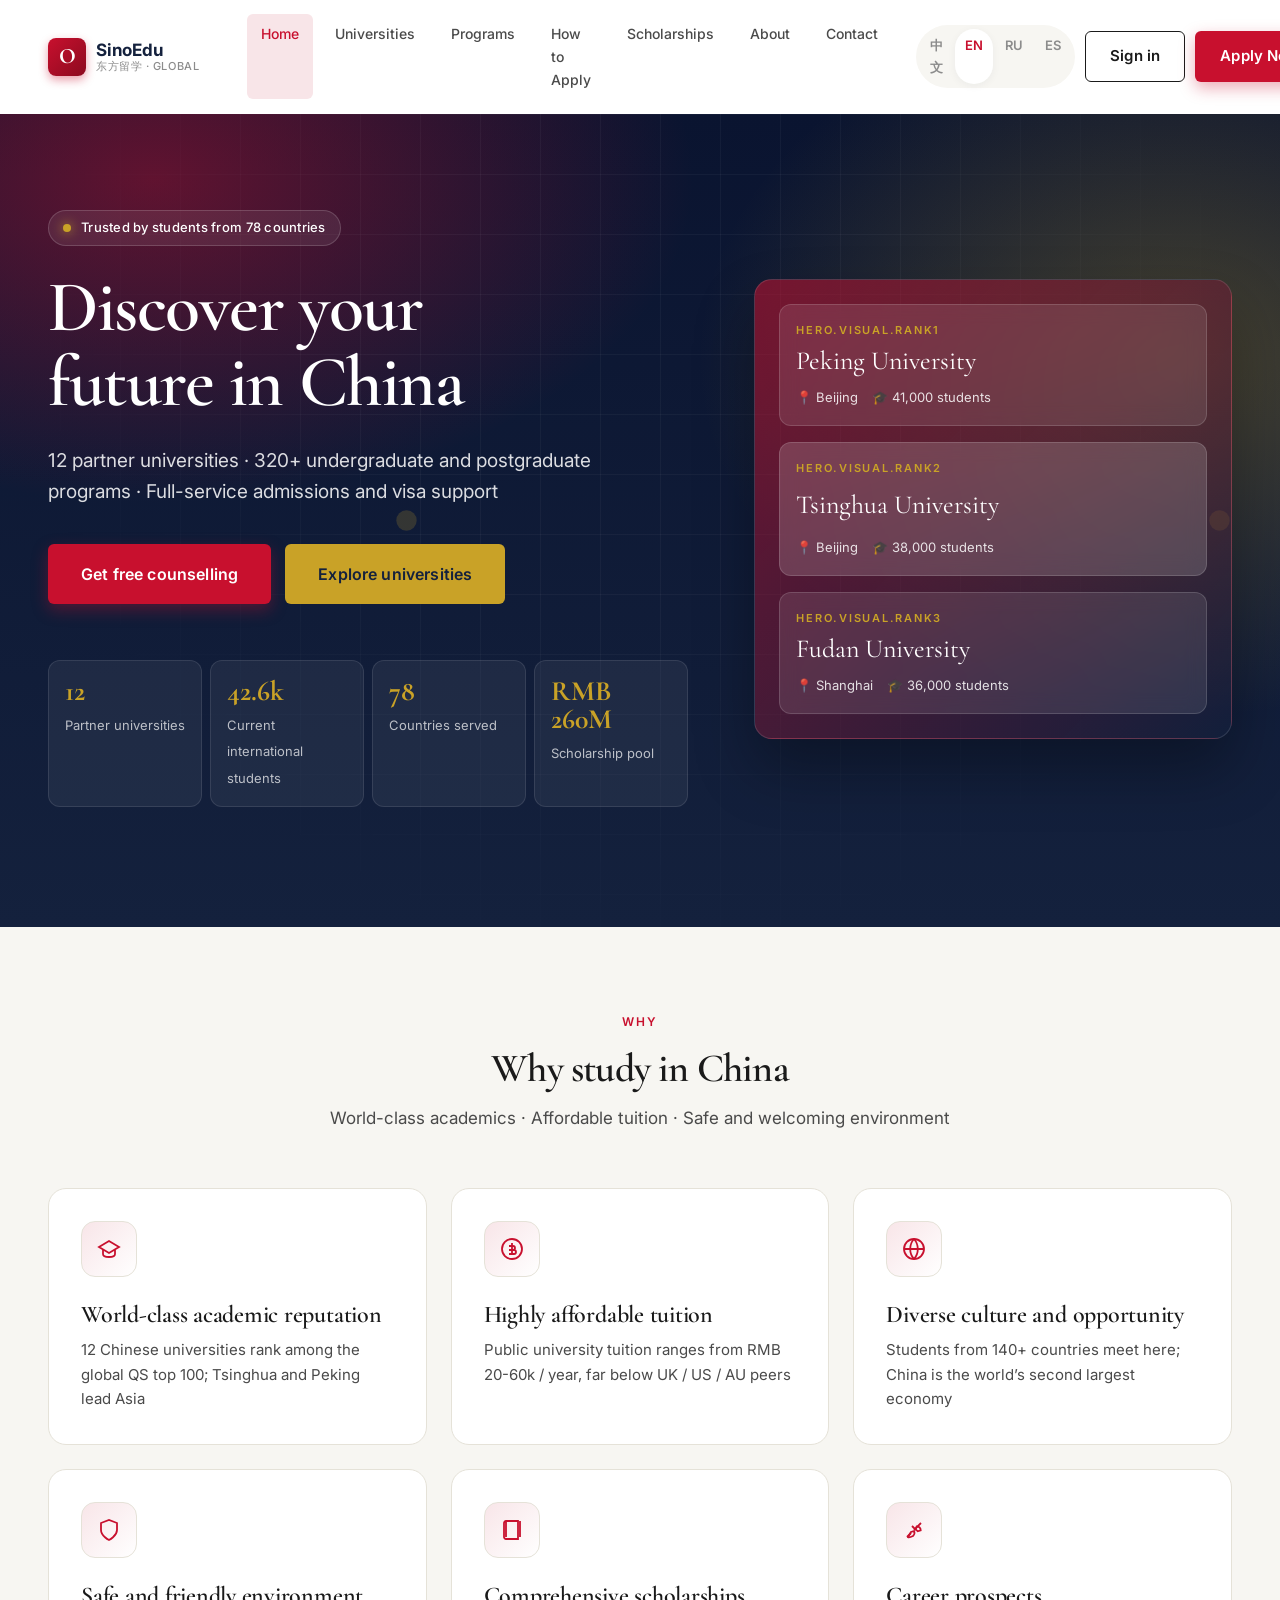
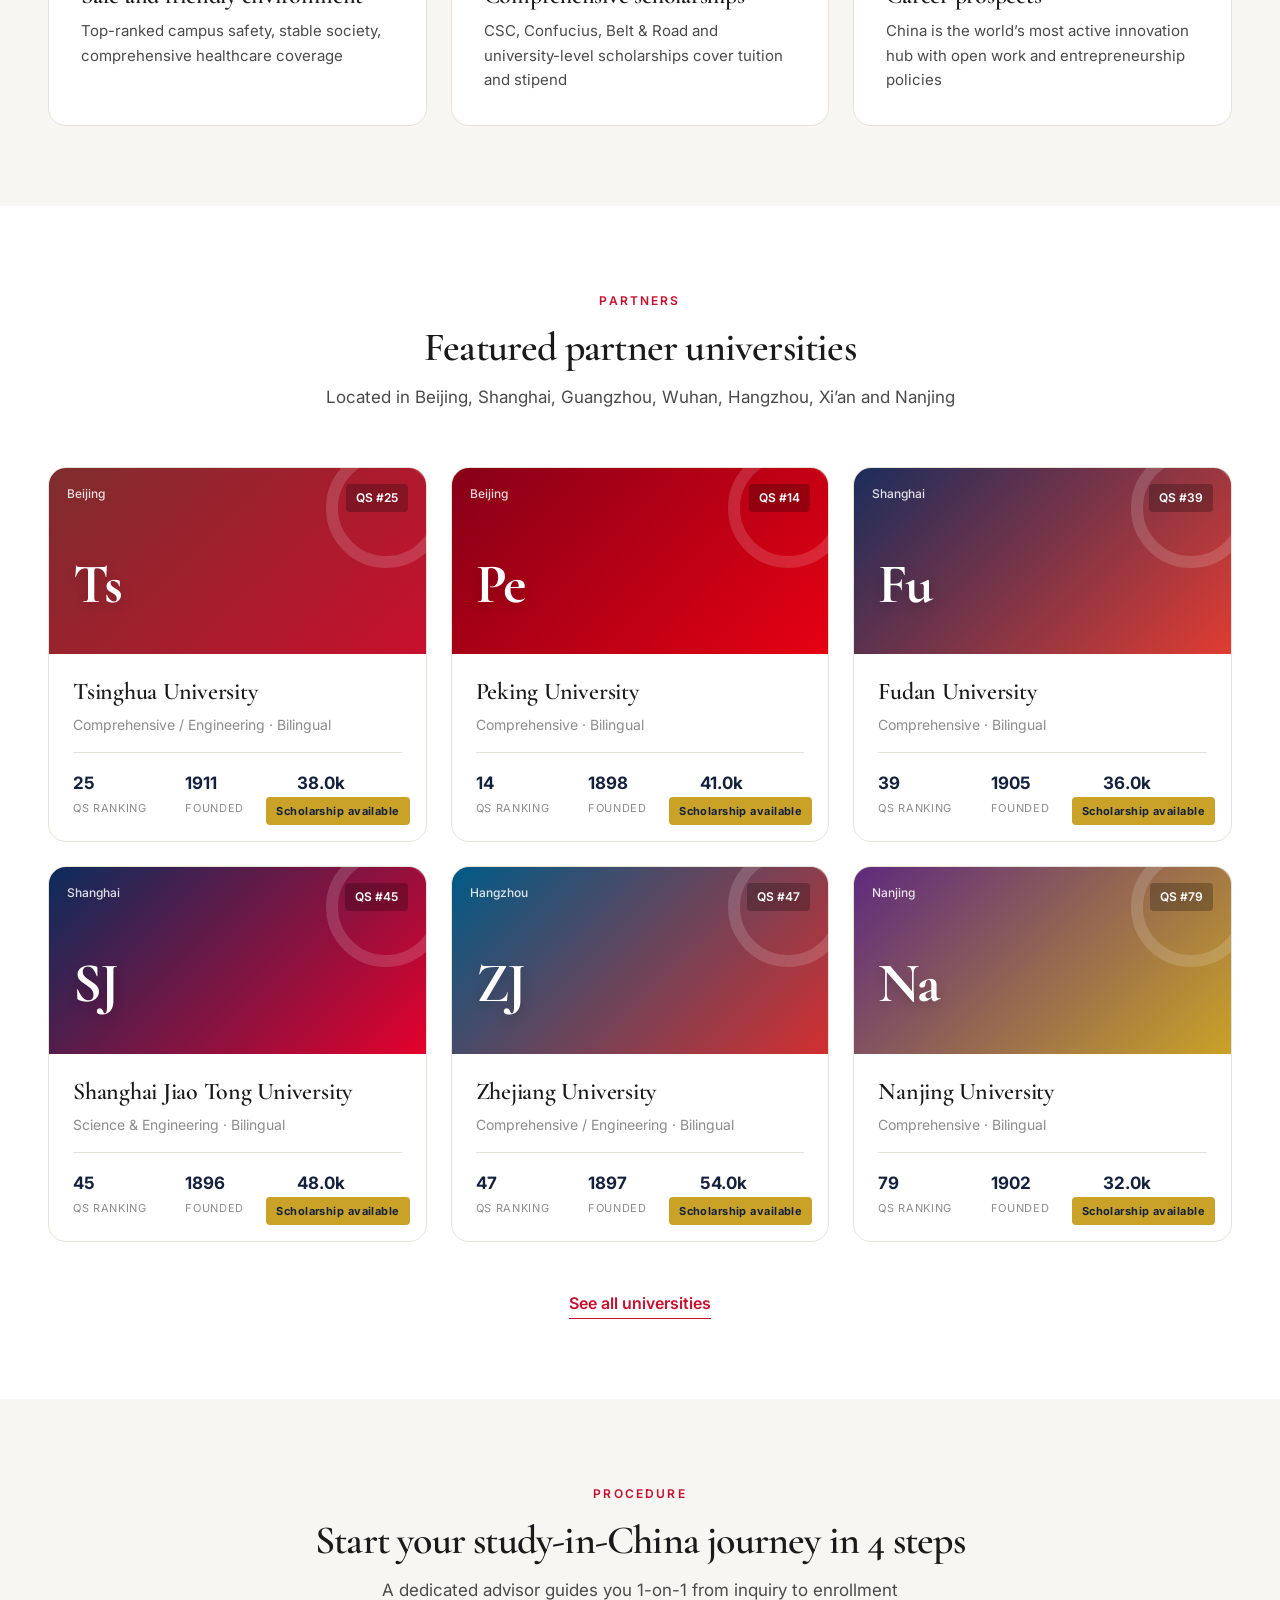
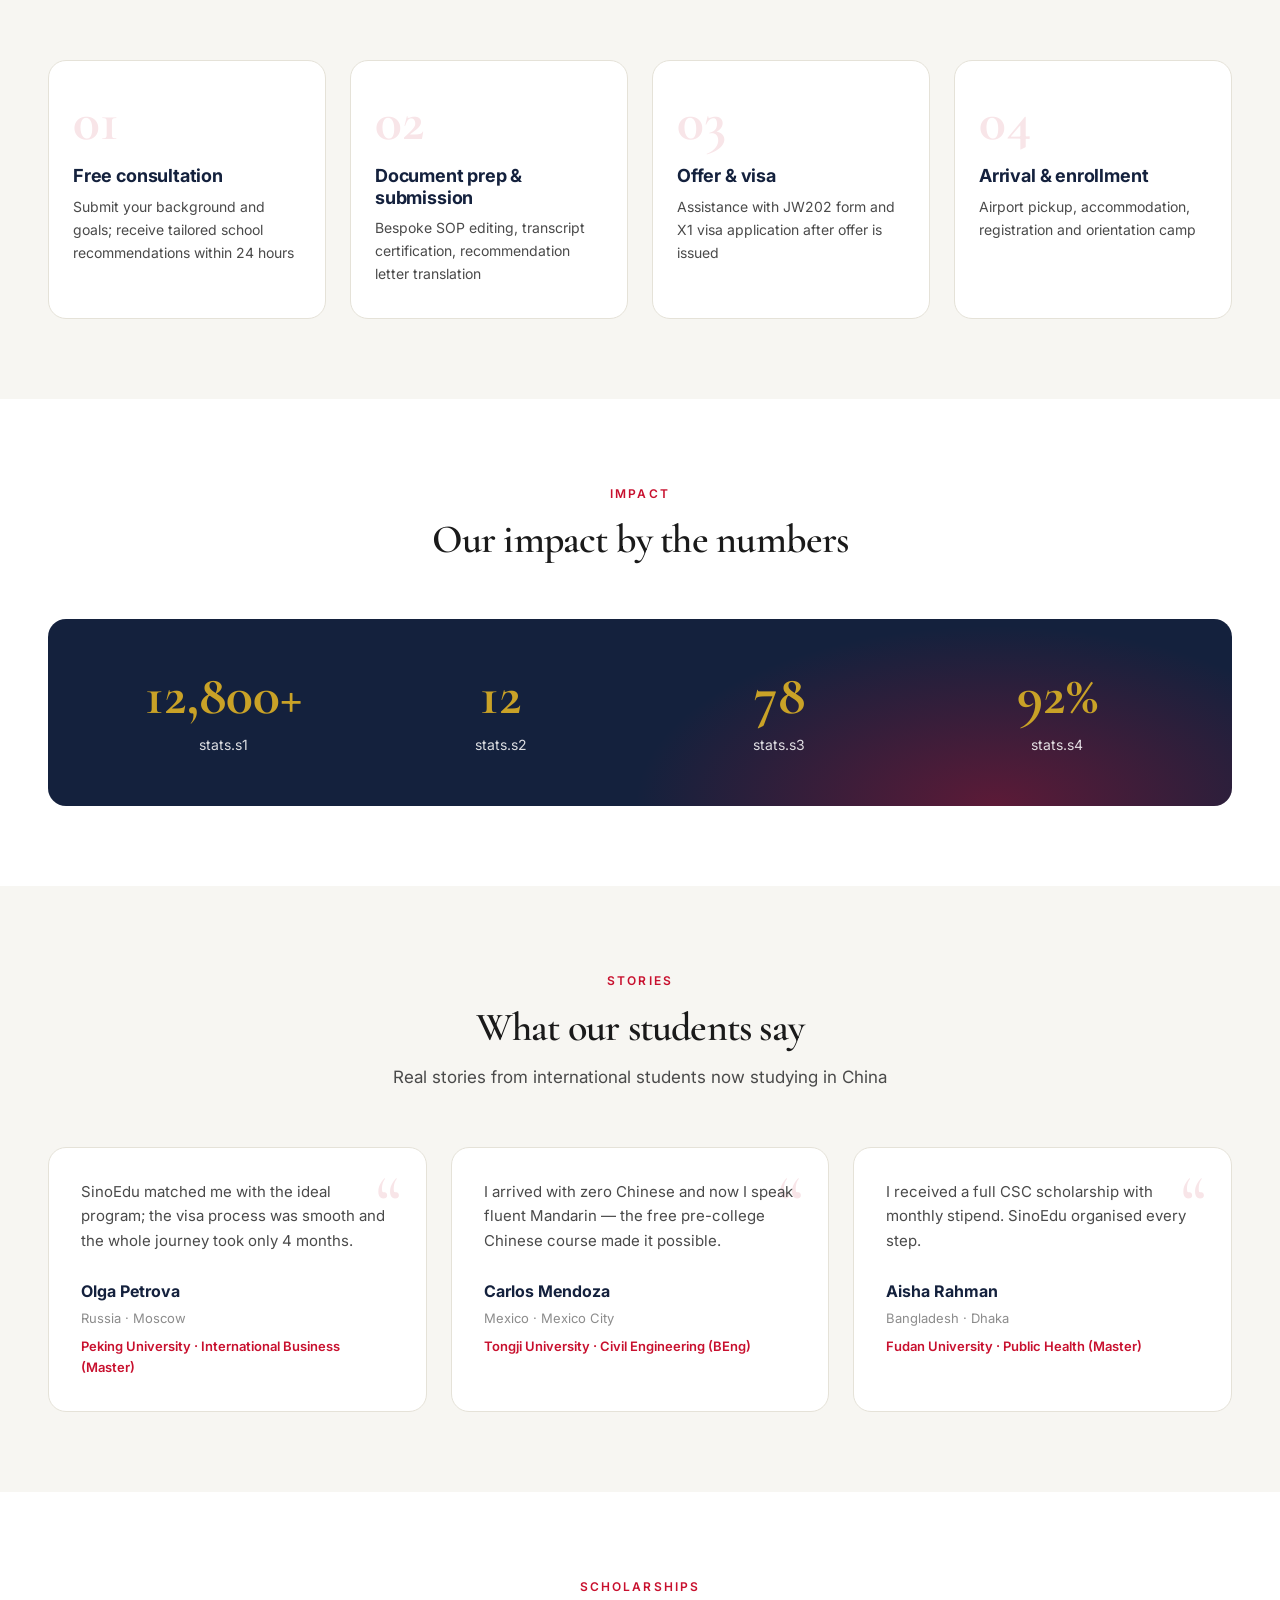
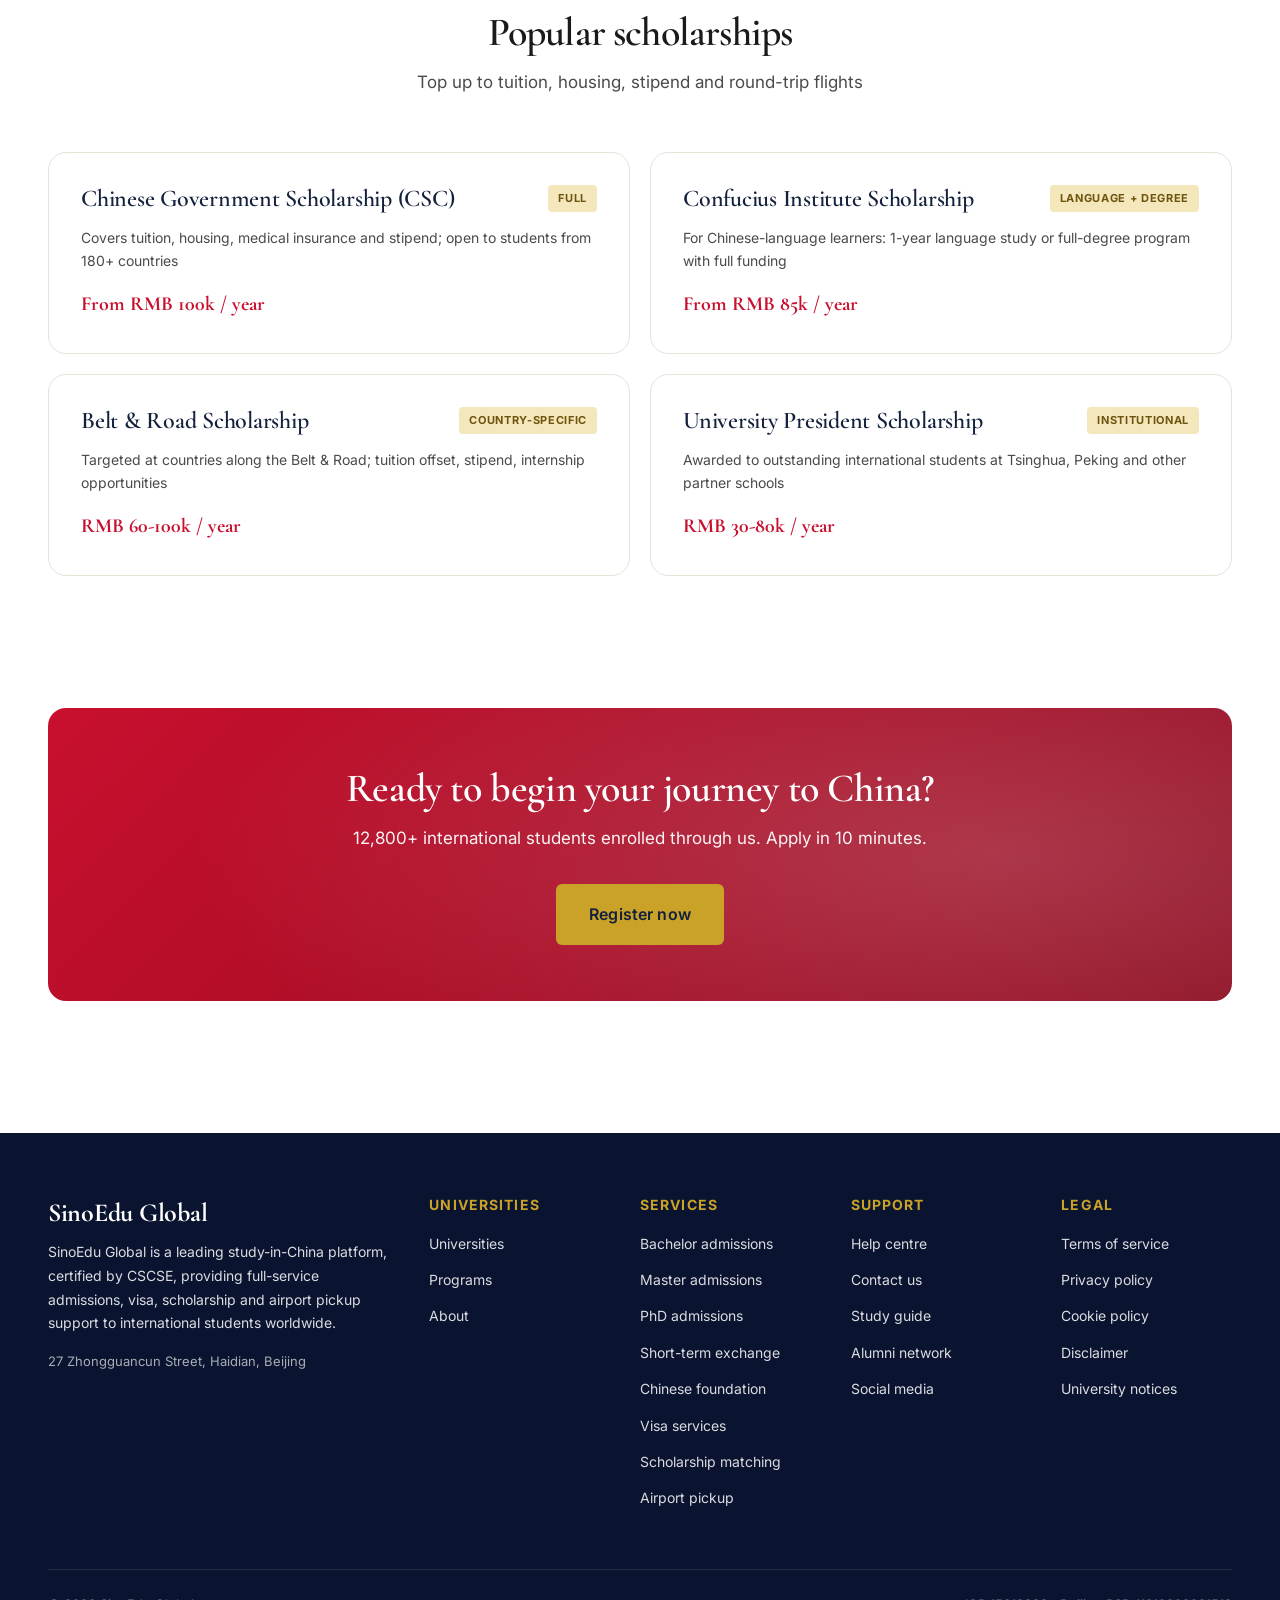
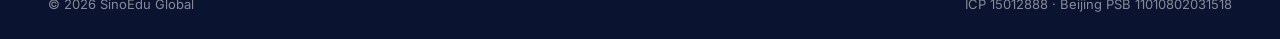
==== commit b3c4bbcb: "Rebrand: OrientEdu -> SinoEdu (logo, titles, footer, i18n, emails)" ====
--- a/index.html
+++ b/index.html
@@ -3,7 +3,7 @@
 <head>
   <meta charset="UTF-8" />
   <meta name="viewport" content="width=device-width, initial-scale=1.0" />
-  <title>OrientEdu Global — Your gateway to study in China</title>
+  <title>SinoEdu Global — Your gateway to study in China</title>
   <meta name="description" content="A one-stop platform for international students applying to top Chinese universities" />
   <meta name="keywords" content="study in China, Chinese universities, scholarship" />
   <link rel="preconnect" href="https://fonts.googleapis.com" />
@@ -18,7 +18,7 @@
       <a href="index.html" class="oeg-nav__logo">
         <span class="oeg-nav__logo-mark">O</span>
         <span class="oeg-nav__logo-text">
-          OrientEdu<small>东方留学 · GLOBAL</small>
+          SinoEdu<small>东方留学 · GLOBAL</small>
         </span>
       </a>
       <div class="oeg-nav__links">
@@ -205,7 +205,7 @@
     <div class="container">
       <div class="oeg-footer__grid">
         <div class="oeg-footer__brand">
-          <h3>OrientEdu Global</h3>
+          <h3>SinoEdu Global</h3>
           <p data-i18n="footer.desc">Desc</p>
           <address data-i18n="footer.addr">Address</address>
         </div>
@@ -231,7 +231,7 @@
         </div>
       </div>
       <div class="oeg-footer__legal">
-        <span data-i18n="footer.copy">© 2026 OrientEdu Global</span>
+        <span data-i18n="footer.copy">© 2026 SinoEdu Global</span>
         <span data-i18n="footer.icp">ICP</span>
       </div>
     </div>
--- a/assets/css/style.css
+++ b/assets/css/style.css
@@ -1,5 +1,5 @@
 /* =====================================================================
- * OrientEdu Global · style.css
+ * SinoEdu Global · style.css
  * Premium academic brand: maroon + gold + navy
  * Responsive single-CSS file (no preprocessor)
  * ===================================================================== */
